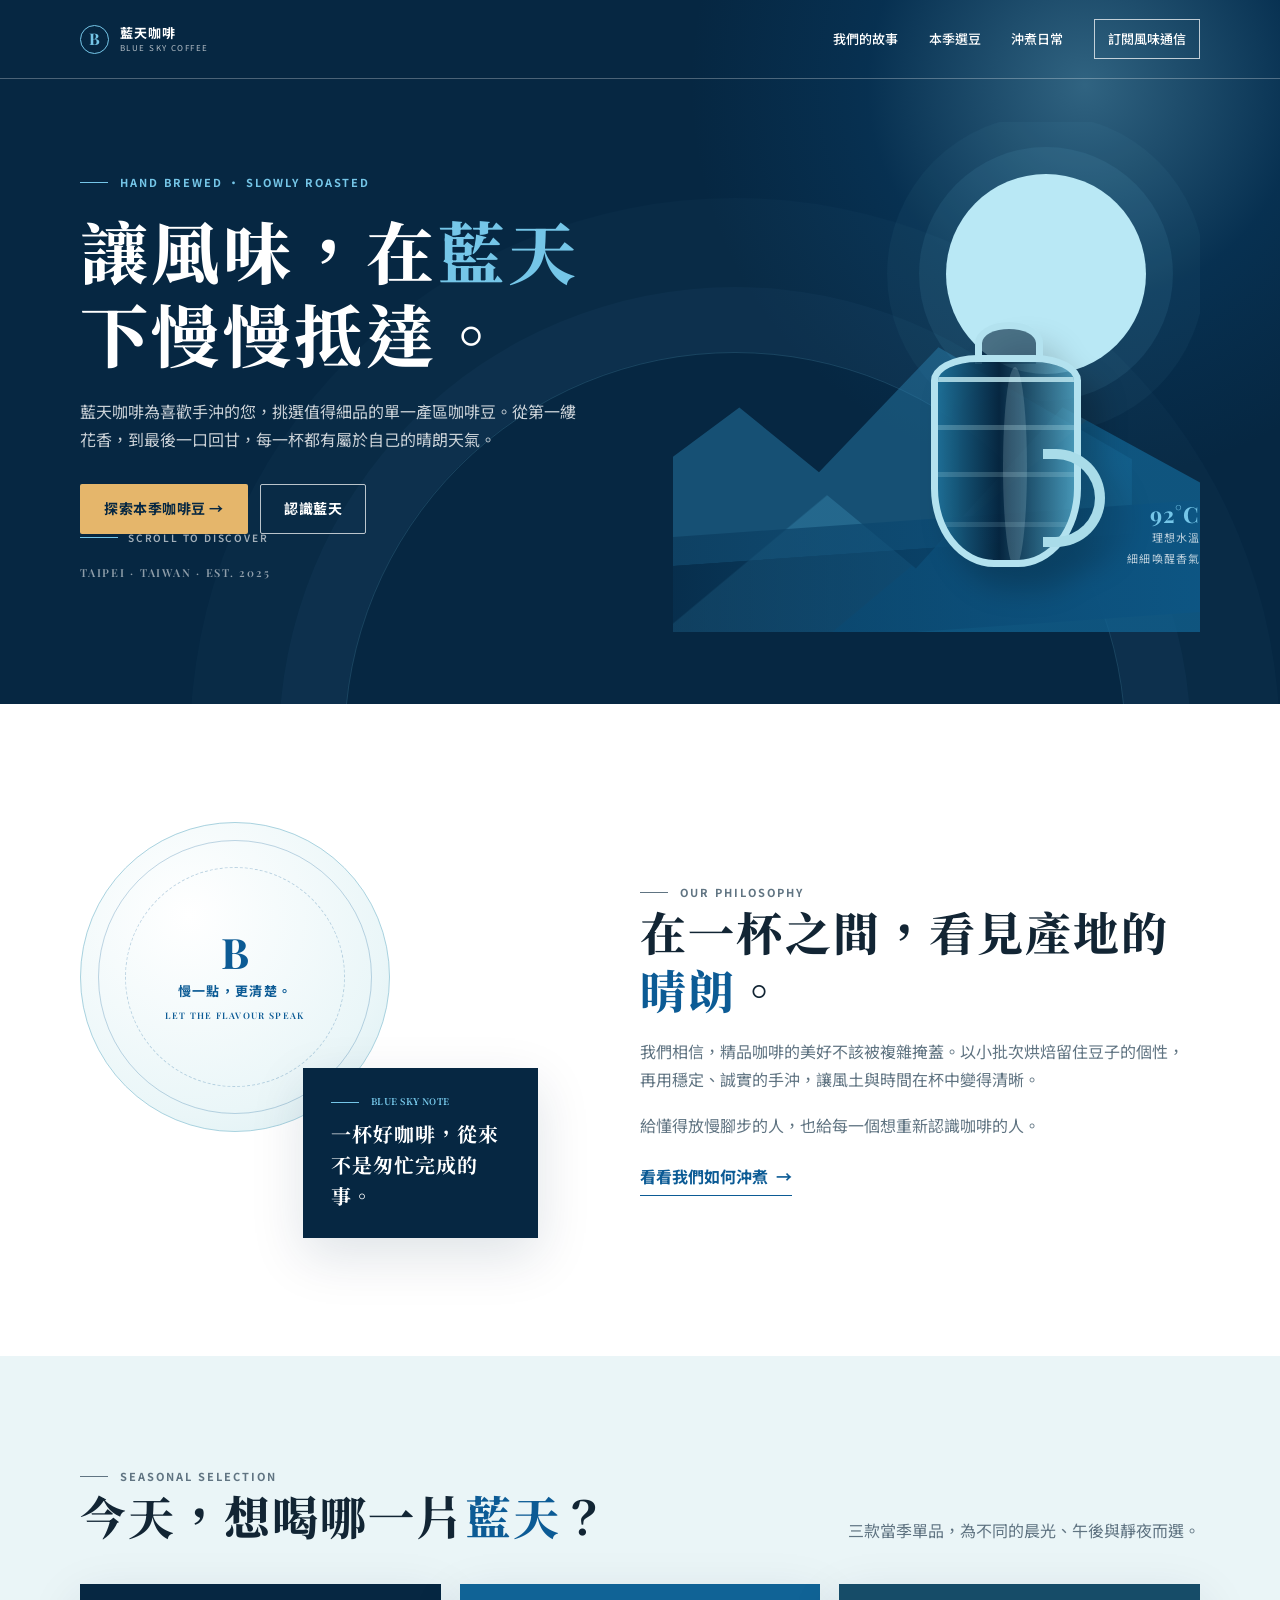
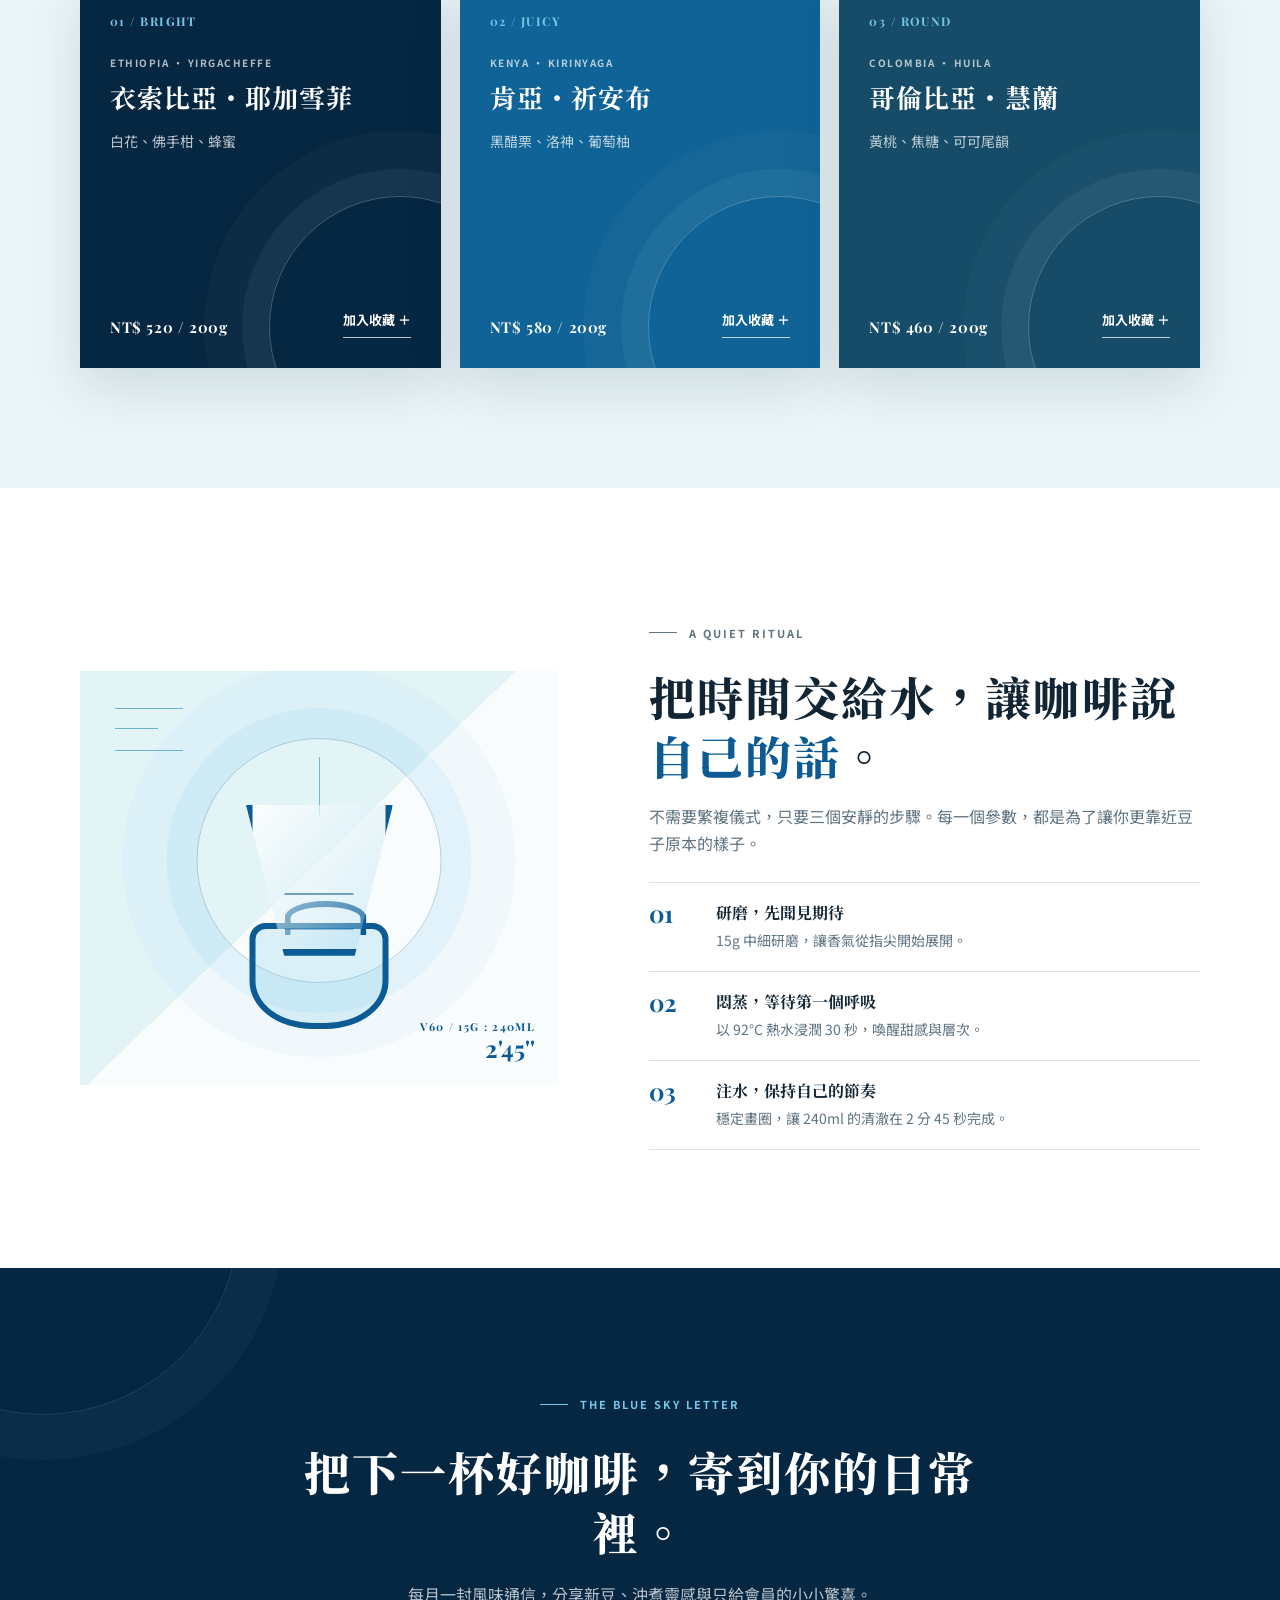
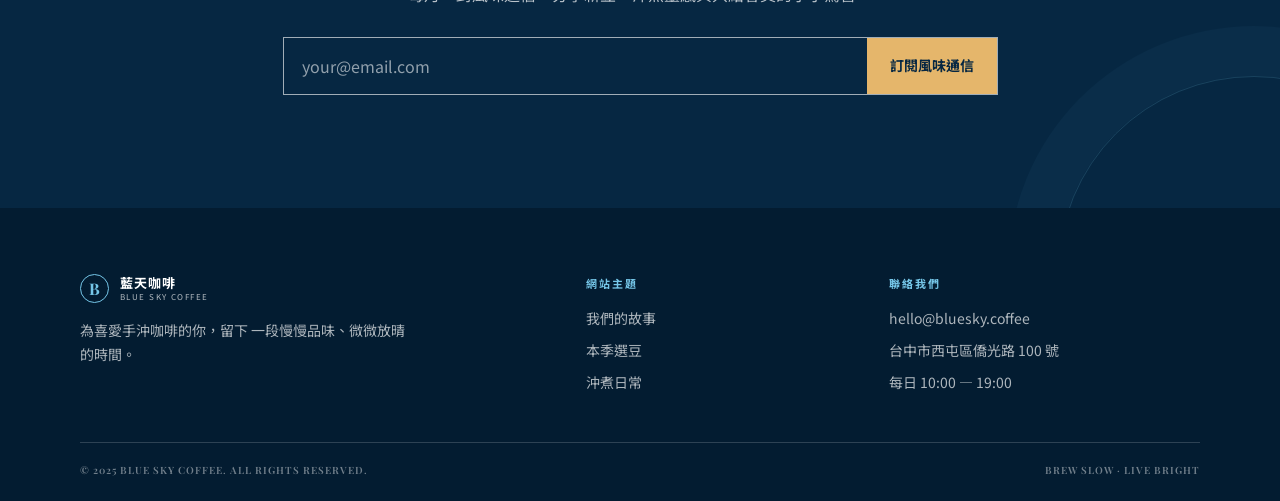
==== onepage/index.html @ 9badea56 "Initial commit" ====
<!doctype html>
<html lang="zh-Hant">
<head>
  <meta charset="UTF-8">
  <meta name="viewport" content="width=device-width, initial-scale=1.0">
  <meta name="description" content="藍天咖啡，為手沖咖啡愛好者挑選當季精品咖啡豆，讓每一杯都清澈、明亮、值得細品。">
  <title>藍天咖啡｜讓風味，慢慢抵達</title>
  <link rel="preconnect" href="https://fonts.googleapis.com">
  <link rel="preconnect" href="https://fonts.gstatic.com" crossorigin>
  <link href="https://fonts.googleapis.com/css2?family=Noto+Sans+TC:wght@400;500;600;700&family=Noto+Serif+TC:wght@600;700;800;900&family=Playfair+Display:wght@600;700&display=swap" rel="stylesheet">
  <style>
    :root {
      --navy: #062742;
      --blue: #0c5b95;
      --sky: #75c6e8;
      --mist: #eaf5f7;
      --cream: #fbfaf6;
      --ink: #122534;
      --muted: #607482;
      --line: #d7e4e8;
      --sand: #e5b66b;
      --shadow: 0 18px 50px rgba(6, 39, 66, .13);
    }

    * { box-sizing: border-box; }
    html { scroll-behavior: smooth; }
    body {
      margin: 0;
      color: var(--ink);
      background: var(--cream);
      font: 16px/1.7 "Noto Sans TC", sans-serif;
      -webkit-font-smoothing: antialiased;
    }
    a { color: inherit; text-decoration: none; }
    button, input { font: inherit; }
    button { cursor: pointer; }
    .wrap { width: min(1120px, calc(100% - 48px)); margin: 0 auto; }
    .eyebrow {
      display: flex;
      align-items: center;
      gap: 12px;
      margin: 0 0 18px;
      color: var(--blue);
      font-size: 11px;
      font-weight: 700;
      letter-spacing: .18em;
    }
    .eyebrow::before { width: 28px; height: 1px; background: currentColor; content: ""; }
    .section-title {
      margin: 0;
      font: 800 clamp(30px, 4vw, 46px)/1.28 "Noto Serif TC", serif;
      letter-spacing: .045em;
    }
    .text-blue { color: var(--blue); }
    .button, .outline-link {
      display: inline-flex;
      min-height: 50px;
      align-items: center;
      justify-content: center;
      padding: 10px 23px;
      border: 1px solid transparent;
      border-radius: 2px;
      font-size: 14px;
      font-weight: 700;
      letter-spacing: .04em;
      transition: transform .25s ease, background-color .25s ease, color .25s ease, border-color .25s ease;
    }
    .button:hover, .outline-link:hover { transform: translateY(-2px); }
    .button--sand { color: var(--navy); background: var(--sand); }
    .button--sand:hover { background: #f1cb8b; }
    .button--dark { color: var(--navy); background: #fff; }
    .outline-link { border-color: rgba(255,255,255,.72); color: #fff; }
    .outline-link:hover { color: var(--navy); background: #fff; }
    :focus-visible { outline: 3px solid var(--sky); outline-offset: 4px; }

    /* Header & hero */
    .site-header { position: absolute; z-index: 20; top: 0; left: 0; width: 100%; border-bottom: 1px solid rgba(255,255,255,.28); }
    .nav { min-height: 78px; display: flex; align-items: center; justify-content: space-between; gap: 20px; }
    .brand { display: inline-flex; align-items: center; gap: 11px; color: #fff; }
    .brand-mark { width: 29px; height: 29px; display: grid; place-items: center; border: 1px solid var(--sky); border-radius: 50%; color: var(--sky); font: 700 16px/1 "Playfair Display", serif; }
    .brand-copy { display: grid; line-height: 1.05; }
    .brand-copy strong { font-size: 13px; letter-spacing: .08em; }
    .brand-copy small { margin-top: 4px; font-size: 8px; letter-spacing: .18em; opacity: .7; }
    .nav-links { display: flex; align-items: center; gap: clamp(16px, 2.4vw, 31px); }
    .nav-links a { position: relative; color: #fff; font-size: 13px; font-weight: 500; white-space: nowrap; }
    .nav-links a:not(.nav-cta)::after { position: absolute; right: 0; bottom: -5px; left: auto; width: 0; height: 1px; background: var(--sky); content: ""; transition: width .25s ease; }
    .nav-links a:not(.nav-cta):hover::after { right: auto; left: 0; width: 100%; }
    .nav-links .nav-cta { padding: 8px 13px; border: 1px solid rgba(255,255,255,.72); }
    .nav-links .nav-cta:hover { color: var(--navy); background: #fff; }
    .menu-toggle { display: none; width: 42px; height: 42px; border: 1px solid rgba(255,255,255,.7); color: #fff; background: transparent; font-size: 23px; line-height: 1; }

    .hero { position: relative; min-height: 704px; overflow: hidden; color: #fff; background: var(--navy); isolation: isolate; }
    .hero::before { position: absolute; z-index: -2; top: -320px; right: -210px; width: 810px; height: 810px; border-radius: 50%; background: radial-gradient(circle, rgba(117,198,232,.38), rgba(12,91,149,.18) 38%, transparent 69%); content: ""; }
    .hero::after { position: absolute; z-index: -1; right: 12%; bottom: -430px; width: 780px; height: 780px; border: 1px solid rgba(117,198,232,.18); border-radius: 50%; box-shadow: 0 0 0 65px rgba(117,198,232,.035), 0 0 0 154px rgba(117,198,232,.025); content: ""; }
    .hero-grid { min-height: 704px; display: grid; grid-template-columns: 1.02fr .98fr; gap: 45px; align-items: center; padding: 122px 0 72px; }
    .hero-copy { position: relative; z-index: 2; }
    .hero .eyebrow { color: var(--sky); }
    .hero h1 { max-width: 650px; margin: 0 0 23px; font: 800 clamp(42px, 5.5vw, 68px)/1.22 "Noto Serif TC", serif; letter-spacing: .05em; }
    .hero h1 span { color: var(--sky); }
    .hero-lede { max-width: 500px; margin: 0; color: rgba(255,255,255,.79); font-size: 16px; }
    .hero-actions { display: flex; flex-wrap: wrap; gap: 12px; margin-top: 31px; }
    .hero-note { margin: 31px 0 0; color: rgba(255,255,255,.55); font: 600 11px/1.5 "Playfair Display", serif; letter-spacing: .16em; }
    .scroll-cue { position: absolute; bottom: 35px; left: 0; display: flex; align-items: center; gap: 10px; color: rgba(255,255,255,.63); font-size: 10px; font-weight: 600; letter-spacing: .18em; }
    .scroll-cue::before { width: 38px; height: 1px; background: var(--sky); content: ""; }

    .hero-art { position: relative; align-self: stretch; min-height: 470px; overflow: hidden; }
    .hero-art .sun { position: absolute; top: 52px; right: 54px; width: clamp(138px, 18vw, 200px); aspect-ratio: 1; border-radius: 50%; background: #b9e8f5; box-shadow: 0 0 0 27px rgba(117,198,232,.09), 0 0 0 59px rgba(117,198,232,.045); }
    .mountain { position: absolute; right: -11%; bottom: 6px; width: 116%; height: 260px; transform: skewY(-9deg); transform-origin: right bottom; background: linear-gradient(146deg, transparent 0 27%, rgba(61,145,184,.36) 27.3% 48%, rgba(17,97,143,.77) 48.3%); clip-path: polygon(0 62%, 28% 20%, 44% 57%, 68% 4%, 100% 57%, 100% 100%, 0 100%); }
    .mountain--back { right: 13%; bottom: 98px; width: 108%; height: 220px; opacity: .46; transform: skewY(-4deg); background: #2a81ae; clip-path: polygon(0 84%, 31% 30%, 45% 62%, 66% 9%, 100% 66%, 100% 100%, 0 100%); }
    .horizon { position: absolute; right: -4%; bottom: 0; width: 116%; height: 112px; background: linear-gradient(90deg, rgba(7,45,75,.5), #0d5684); transform: skewY(-4deg); }
    .coffee-vessel { position: absolute; z-index: 4; right: 18%; bottom: 36px; width: 192px; height: 274px; filter: drop-shadow(18px 22px 14px rgba(0,0,0,.22)); }
    .vessel-neck { position: absolute; top: 0; left: 62px; width: 68px; height: 42px; border: 7px solid #b3e2ef; border-bottom: 0; border-radius: 50% 50% 0 0; background: rgba(6,39,66,.62); }
    .vessel-body { position: absolute; top: 33px; left: 18px; width: 150px; height: 212px; border: 7px solid #b3e2ef; border-radius: 31% 31% 42% 42% / 12% 12% 37% 37%; background: linear-gradient(90deg, rgba(30,112,151,.9), rgba(5,35,60,.9) 45%, rgba(83,167,198,.8)); overflow: hidden; }
    .vessel-body::before { position: absolute; top: 15px; left: 0; width: 100%; height: 5px; background: rgba(197,237,244,.8); box-shadow: 0 48px rgba(197,237,244,.25), 0 95px rgba(197,237,244,.18), 0 145px rgba(197,237,244,.13); content: ""; }
    .vessel-body::after { position: absolute; top: 5px; left: 48%; width: 24px; height: 200px; border-radius: 50%; background: rgba(218,247,251,.17); content: ""; }
    .vessel-handle { position: absolute; right: 0; bottom: 49px; width: 62px; height: 98px; border: 10px solid #a9dce9; border-left: 0; border-radius: 0 53px 53px 0; }
    .art-label { position: absolute; z-index: 5; right: 0; bottom: 64px; display: grid; gap: 3px; color: rgba(255,255,255,.73); font-size: 11px; letter-spacing: .1em; text-align: right; }
    .art-label strong { color: var(--sky); font: 700 22px/1 "Playfair Display", serif; }

    /* Story */
    .story { padding: 118px 0; background: #fff; }
    .story-grid { display: grid; grid-template-columns: .9fr 1.1fr; gap: clamp(45px, 8vw, 105px); align-items: center; }
    .story-visual { position: relative; min-height: 416px; }
    .seal { position: absolute; top: 0; left: 0; width: 310px; height: 310px; display: grid; place-items: center; border: 1px solid #a8d2df; border-radius: 50%; color: var(--blue); background: radial-gradient(circle at 35% 30%, #fff 0, #eaf6f8 68%, #d9edf1 100%); }
    .seal::before, .seal::after { position: absolute; border: 1px solid rgba(12,91,149,.25); border-radius: 50%; content: ""; }
    .seal::before { inset: 17px; }
    .seal::after { inset: 44px; border-style: dashed; }
    .seal-inner { position: relative; z-index: 1; display: grid; gap: 7px; text-align: center; }
    .seal-inner b { font: 700 42px/1 "Playfair Display", serif; }
    .seal-inner span { font-size: 13px; font-weight: 700; letter-spacing: .1em; }
    .seal-inner small { font: 600 9px/1.5 "Playfair Display", serif; letter-spacing: .15em; }
    .blue-note { position: absolute; right: 0; bottom: 0; width: 235px; padding: 27px 28px; color: #fff; background: var(--navy); box-shadow: var(--shadow); }
    .blue-note .eyebrow { margin-bottom: 9px; color: var(--sky); font-size: 9px; }
    .blue-note p { margin: 0; font: 700 20px/1.55 "Noto Serif TC", serif; letter-spacing: .05em; }
    .story-copy p { margin: 19px 0 0; color: var(--muted); }
    .inline-link { display: inline-flex; align-items: center; gap: 8px; margin-top: 24px; padding-bottom: 5px; border-bottom: 1px solid var(--blue); color: var(--blue); font-weight: 700; }
    .inline-link:hover { color: var(--navy); }

    /* Coffee collection */
    .coffee { padding: 111px 0 120px; background: var(--mist); }
    .section-heading { display: flex; align-items: end; justify-content: space-between; gap: 40px; margin-bottom: 39px; }
    .section-heading p { max-width: 370px; margin: 0; color: var(--muted); }
    .coffee-grid { display: grid; grid-template-columns: repeat(3, 1fr); gap: 19px; }
    .coffee-card { position: relative; min-height: 384px; display: flex; flex-direction: column; overflow: hidden; padding: 30px; color: #fff; background: var(--navy); box-shadow: var(--shadow); }
    .coffee-card:nth-child(2) { background: #106396; }
    .coffee-card:nth-child(3) { background: #164c68; }
    .coffee-card::after { position: absolute; right: -90px; bottom: -90px; width: 260px; height: 260px; border: 1px solid rgba(255,255,255,.24); border-radius: 50%; box-shadow: 0 0 0 27px rgba(255,255,255,.045), 0 0 0 65px rgba(255,255,255,.025); content: ""; }
    .card-top, .coffee-card h3, .flavour, .card-footer { position: relative; z-index: 1; }
    .card-top { color: var(--sky); font: 700 12px/1.3 "Playfair Display", serif; letter-spacing: .12em; }
    .origin { margin: 25px 0 8px; color: rgba(255,255,255,.69); font-size: 10px; font-weight: 700; letter-spacing: .15em; }
    .coffee-card h3 { margin: 0; font: 700 26px/1.38 "Noto Serif TC", serif; letter-spacing: .04em; }
    .flavour { margin: 15px 0 0; color: rgba(255,255,255,.73); font-size: 14px; }
    .card-footer { display: flex; align-items: end; justify-content: space-between; gap: 14px; margin-top: auto; }
    .price { font: 700 15px/1.3 "Playfair Display", serif; letter-spacing: .04em; }
    .save-coffee { padding: 0 0 5px; border: 0; border-bottom: 1px solid rgba(255,255,255,.72); color: #fff; background: transparent; font-size: 13px; font-weight: 700; white-space: nowrap; transition: color .2s, border-color .2s; }
    .save-coffee:hover { border-color: var(--sand); color: var(--sand); }

    /* Brew */
    .brew { padding: 118px 0; background: #fff; }
    .brew-grid { display: grid; grid-template-columns: .93fr 1.07fr; gap: clamp(42px, 8vw, 90px); align-items: center; }
    .brew-art { position: relative; height: 414px; overflow: hidden; background: linear-gradient(136deg, #e3f4f7 0 48%, #f8fcfc 48% 100%); }
    .brew-art::before { position: absolute; top: 37px; left: 35px; width: 68px; height: 41px; border-top: 1px solid #6cb4ce; border-bottom: 1px solid #6cb4ce; content: ""; }
    .brew-art::after { position: absolute; top: 57px; left: 35px; width: 43px; border-top: 1px solid #6cb4ce; content: ""; }
    .water-rings { position: absolute; top: 67px; left: 50%; width: 245px; height: 245px; border: 1px solid rgba(12,91,149,.27); border-radius: 50%; transform: translateX(-50%); box-shadow: 0 0 0 30px rgba(117,198,232,.12), 0 0 0 74px rgba(117,198,232,.065); }
    .water-rings::before { position: absolute; top: 18px; left: 50%; width: 1px; height: 58px; background: #6bb8d1; content: ""; transform: translateX(-50%); }
    .dripper { position: absolute; z-index: 2; top: 134px; left: 50%; width: 147px; height: 151px; border: 7px solid var(--blue); border-top: 0; background: linear-gradient(130deg, rgba(255,255,255,.85), rgba(117,198,232,.25)); clip-path: polygon(0 0, 100% 0, 74% 100%, 26% 100%); transform: translateX(-50%); }
    .dripper::after { position: absolute; right: 32px; bottom: 19px; left: 32px; height: 33px; border-top: 2px solid rgba(12,91,149,.55); border-bottom: 2px solid rgba(12,91,149,.35); content: ""; }
    .carafe { position: absolute; z-index: 1; bottom: 56px; left: 50%; width: 139px; height: 106px; border: 6px solid var(--blue); border-radius: 16px 16px 45% 45%; background: rgba(117,198,232,.23); transform: translateX(-50%); }
    .carafe::before { position: absolute; top: -28px; left: 29px; width: 70px; height: 28px; border: 6px solid var(--blue); border-bottom: 0; border-radius: 50% 50% 0 0; content: ""; }
    .brew-caption { position: absolute; right: 24px; bottom: 19px; color: var(--blue); text-align: right; }
    .brew-caption span { display: block; font: 700 11px/1.5 "Playfair Display", serif; letter-spacing: .12em; }
    .brew-caption strong { font: 700 24px/1.1 "Playfair Display", serif; }
    .brew-copy > p { margin: 18px 0 25px; color: var(--muted); }
    .brew-steps { border-top: 1px solid var(--line); }
    .brew-step { display: grid; grid-template-columns: 52px 1fr; gap: 15px; padding: 18px 0; border-bottom: 1px solid var(--line); }
    .step-number { color: var(--blue); font: 700 24px/1 "Playfair Display", serif; }
    .brew-step h3 { margin: 0; font: 700 16px/1.5 "Noto Serif TC", serif; }
    .brew-step p { margin: 4px 0 0; color: var(--muted); font-size: 14px; }

    /* Subscribe and footer */
    .visit { position: relative; overflow: hidden; padding: 108px 0 113px; color: #fff; text-align: center; background: var(--navy); }
    .visit::before, .visit::after { position: absolute; width: 390px; height: 390px; border: 1px solid rgba(117,198,232,.17); border-radius: 50%; content: ""; }
    .visit::before { top: -245px; left: -153px; box-shadow: 0 0 0 45px rgba(117,198,232,.035); }
    .visit::after { right: -170px; bottom: -260px; box-shadow: 0 0 0 50px rgba(117,198,232,.035); }
    .visit .wrap { position: relative; z-index: 1; max-width: 715px; }
    .visit .eyebrow { justify-content: center; color: var(--sky); }
    .visit h2 { margin: 0; font: 800 clamp(30px, 4vw, 46px)/1.3 "Noto Serif TC", serif; letter-spacing: .045em; }
    .visit p { max-width: 510px; margin: 19px auto 29px; color: rgba(255,255,255,.72); }
    .subscribe-form { display: flex; min-height: 58px; border: 1px solid rgba(255,255,255,.62); }
    .subscribe-form input { min-width: 0; flex: 1; padding: 0 18px; border: 0; color: #fff; outline: none; background: transparent; }
    .subscribe-form input::placeholder { color: rgba(255,255,255,.56); }
    .subscribe-form button { padding: 0 23px; border: 0; color: var(--navy); background: var(--sand); font-size: 14px; font-weight: 700; white-space: nowrap; transition: background .2s; }
    .subscribe-form button:hover { background: #f1cb8b; }
    .site-footer { padding: 66px 0 23px; color: rgba(255,255,255,.68); background: #031c31; }
    .footer-grid { display: grid; grid-template-columns: 1.45fr .8fr 1fr; gap: 55px; padding-bottom: 48px; }
    .footer-brand .brand { margin-bottom: 16px; }
    .footer-brand p { max-width: 330px; margin: 0; font-size: 14px; }
    .footer-title { margin: 0 0 14px; color: var(--sky); font-size: 11px; font-weight: 700; letter-spacing: .18em; }
    .footer-links { display: grid; gap: 8px; font-size: 14px; }
    .footer-links a:hover { color: var(--sky); }
    .footer-links address { font-style: normal; }
    .footer-bottom { display: flex; justify-content: space-between; gap: 20px; padding-top: 20px; border-top: 1px solid rgba(255,255,255,.17); color: rgba(255,255,255,.44); font: 600 10px/1.5 "Playfair Display", serif; letter-spacing: .1em; }

    .toast { position: fixed; z-index: 50; right: 22px; bottom: 22px; max-width: min(370px, calc(100vw - 44px)); padding: 14px 18px; border-left: 3px solid var(--sand); color: #fff; background: var(--navy); box-shadow: var(--shadow); font-size: 14px; opacity: 0; pointer-events: none; transform: translateY(12px); transition: opacity .25s ease, transform .25s ease; }
    .toast.show { opacity: 1; transform: translateY(0); }
    .reveal { opacity: 0; transform: translateY(18px); transition: opacity .65s ease, transform .65s ease; }
    .reveal.visible { opacity: 1; transform: translateY(0); }

    @media (max-width: 820px) {
      .menu-toggle { display: grid; place-items: center; }
      .nav { position: relative; }
      .nav-links { position: absolute; top: 78px; right: -24px; left: -24px; max-height: 0; display: grid; gap: 0; overflow: hidden; background: #05233c; transition: max-height .35s ease; }
      .nav-links.open { max-height: 300px; border-top: 1px solid rgba(255,255,255,.16); }
      .nav-links a { display: block; padding: 13px 24px; }
      .nav-links .nav-cta { margin: 5px 24px 15px; padding: 10px 13px; text-align: center; }
      .hero { min-height: 710px; }
      .hero-grid { min-height: 710px; grid-template-columns: 1fr; gap: 0; padding: 118px 0 43px; }
      .hero-art { min-height: 276px; margin-top: -9px; }
      .hero-art .sun { top: 19px; right: 20%; width: 130px; }
      .mountain { height: 180px; }
      .mountain--back { bottom: 69px; height: 150px; }
      .coffee-vessel { right: 17%; bottom: -12px; transform: scale(.72); transform-origin: bottom right; }
      .art-label { display: none; }
      .scroll-cue { display: none; }
      .story-grid, .brew-grid { grid-template-columns: 1fr; }
      .story-visual { max-width: 525px; width: 100%; min-height: 400px; }
      .coffee-grid { grid-template-columns: repeat(2, 1fr); }
      .coffee-card:nth-child(3) { grid-column: span 2; }
      .footer-grid { grid-template-columns: 1fr 1fr; }
      .footer-brand { grid-column: 1 / -1; }
    }
    @media (max-width: 560px) {
      .wrap { width: calc(100% - 34px); }
      .nav-links { right: -17px; left: -17px; }
      .hero { min-height: 680px; }
      .hero-grid { min-height: 680px; padding-top: 106px; }
      .hero h1 { font-size: 40px; }
      .hero-lede { font-size: 14px; }
      .hero-actions { gap: 9px; margin-top: 24px; }
      .hero-actions .button, .hero-actions .outline-link { min-height: 46px; padding: 8px 15px; font-size: 13px; }
      .hero-note { margin-top: 21px; }
      .hero-art { min-height: 219px; }
      .hero-art .sun { width: 92px; }
      .coffee-vessel { right: 5%; bottom: -48px; transform: scale(.57); }
      .story, .coffee, .brew { padding: 76px 0; }
      .seal { width: 245px; height: 245px; }
      .seal-inner b { font-size: 35px; }
      .story-visual { min-height: 347px; }
      .blue-note { width: 185px; padding: 20px; }
      .blue-note p { font-size: 16px; }
      .section-heading { display: block; margin-bottom: 28px; }
      .section-heading p { margin-top: 14px; font-size: 14px; }
      .coffee-grid { grid-template-columns: 1fr; }
      .coffee-card, .coffee-card:nth-child(3) { min-height: 330px; grid-column: auto; }
      .coffee-card { padding: 25px; }
      .brew-art { height: 310px; }
      .water-rings { top: 45px; width: 178px; height: 178px; box-shadow: 0 0 0 23px rgba(117,198,232,.12), 0 0 0 53px rgba(117,198,232,.065); }
      .dripper { top: 95px; transform: translateX(-50%) scale(.75); }
      .carafe { bottom: 37px; transform: translateX(-50%) scale(.75); }
      .visit { padding: 76px 0; }
      .subscribe-form { display: grid; gap: 0; border: 0; }
      .subscribe-form input { min-height: 54px; border: 1px solid rgba(255,255,255,.62); }
      .subscribe-form button { min-height: 54px; margin-top: 10px; }
      .footer-grid { grid-template-columns: 1fr; gap: 33px; }
      .footer-brand { grid-column: auto; }
      .footer-bottom { display: grid; gap: 8px; }
    }
    @media (prefers-reduced-motion: reduce) {
      html { scroll-behavior: auto; }
      *, *::before, *::after { transition-duration: .01ms !important; animation-duration: .01ms !important; animation-iteration-count: 1 !important; }
      .reveal { opacity: 1; transform: none; }
    }
  </style>
</head>
<body>
  <header class="site-header" id="top">
    <nav class="nav wrap" aria-label="主要導覽">
      <a class="brand" href="#top" aria-label="回到藍天咖啡首頁">
        <span class="brand-mark" aria-hidden="true">B</span>
        <span class="brand-copy"><strong>藍天咖啡</strong><small>BLUE SKY COFFEE</small></span>
      </a>
      <button class="menu-toggle" type="button" aria-controls="navLinks" aria-expanded="false" aria-label="開啟導覽選單">☰</button>
      <div class="nav-links" id="navLinks">
        <a href="#story">我們的故事</a>
        <a href="#coffee">本季選豆</a>
        <a href="#brew">沖煮日常</a>
        <a class="nav-cta" href="#visit">訂閱風味通信</a>
      </div>
    </nav>
  </header>

  <main>
    <section class="hero" aria-labelledby="heroTitle">
      <div class="wrap hero-grid">
        <div class="hero-copy">
          <p class="eyebrow">HAND BREWED · SLOWLY ROASTED</p>
          <h1 id="heroTitle">讓風味，在<span>藍天</span>下慢慢抵達。</h1>
          <p class="hero-lede">藍天咖啡為喜歡手沖的您，挑選值得細品的單一產區咖啡豆。從第一縷花香，到最後一口回甘，每一杯都有屬於自己的晴朗天氣。</p>
          <div class="hero-actions">
            <a class="button button--sand" href="#coffee">探索本季咖啡豆 →</a>
            <a class="outline-link" href="#story">認識藍天</a>
          </div>
          <p class="hero-note">TAIPEI · TAIWAN · EST. 2025</p>
          <span class="scroll-cue">SCROLL TO DISCOVER</span>
        </div>
        <div class="hero-art" aria-hidden="true">
          <div class="sun"></div>
          <div class="mountain mountain--back"></div>
          <div class="mountain"></div>
          <div class="horizon"></div>
          <div class="coffee-vessel"><div class="vessel-neck"></div><div class="vessel-body"></div><div class="vessel-handle"></div></div>
          <div class="art-label"><strong>92°C</strong><span>理想水溫</span><span>細細喚醒香氣</span></div>
        </div>
      </div>
    </section>

    <section class="story" id="story" aria-labelledby="storyTitle">
      <div class="wrap story-grid">
        <div class="story-visual reveal" aria-hidden="true">
          <div class="seal"><div class="seal-inner"><b>B</b><span>慢一點，更清楚。</span><small>LET THE FLAVOUR SPEAK</small></div></div>
          <aside class="blue-note"><p class="eyebrow">BLUE SKY NOTE</p><p>一杯好咖啡，從來不是匆忙完成的事。</p></aside>
        </div>
        <div class="story-copy reveal">
          <p class="eyebrow">OUR PHILOSOPHY</p>
          <h2 class="section-title" id="storyTitle">在一杯之間，看見產地的<span class="text-blue">晴朗</span>。</h2>
          <p>我們相信，精品咖啡的美好不該被複雜掩蓋。以小批次烘焙留住豆子的個性，再用穩定、誠實的手沖，讓風土與時間在杯中變得清晰。</p>
          <p>給懂得放慢腳步的人，也給每一個想重新認識咖啡的人。</p>
          <a class="inline-link" href="#brew">看看我們如何沖煮 <span aria-hidden="true">→</span></a>
        </div>
      </div>
    </section>

    <section class="coffee" id="coffee" aria-labelledby="coffeeTitle">
      <div class="wrap">
        <div class="section-heading reveal">
          <div><p class="eyebrow">SEASONAL SELECTION</p><h2 class="section-title" id="coffeeTitle">今天，想喝哪一片<span class="text-blue">藍天</span>？</h2></div>
          <p>三款當季單品，為不同的晨光、午後與靜夜而選。</p>
        </div>
        <div class="coffee-grid">
          <article class="coffee-card reveal">
            <div class="card-top">01 / BRIGHT</div><p class="origin">ETHIOPIA · YIRGACHEFFE</p><h3>衣索比亞・耶加雪菲</h3><p class="flavour">白花、佛手柑、蜂蜜</p>
            <div class="card-footer"><span class="price">NT$ 520 / 200g</span><button class="save-coffee" type="button" data-coffee="衣索比亞・耶加雪菲">加入收藏 ＋</button></div>
          </article>
          <article class="coffee-card reveal">
            <div class="card-top">02 / JUICY</div><p class="origin">KENYA · KIRINYAGA</p><h3>肯亞・祈安布</h3><p class="flavour">黑醋栗、洛神、葡萄柚</p>
            <div class="card-footer"><span class="price">NT$ 580 / 200g</span><button class="save-coffee" type="button" data-coffee="肯亞・祈安布">加入收藏 ＋</button></div>
          </article>
          <article class="coffee-card reveal">
            <div class="card-top">03 / ROUND</div><p class="origin">COLOMBIA · HUILA</p><h3>哥倫比亞・慧蘭</h3><p class="flavour">黃桃、焦糖、可可尾韻</p>
            <div class="card-footer"><span class="price">NT$ 460 / 200g</span><button class="save-coffee" type="button" data-coffee="哥倫比亞・慧蘭">加入收藏 ＋</button></div>
          </article>
        </div>
      </div>
    </section>

    <section class="brew" id="brew" aria-labelledby="brewTitle">
      <div class="wrap brew-grid">
        <div class="brew-art reveal" aria-hidden="true"><div class="water-rings"></div><div class="dripper"></div><div class="carafe"></div><div class="brew-caption"><span>V60 / 15G : 240ML</span><strong>2'45''</strong></div></div>
        <div class="brew-copy reveal">
          <p class="eyebrow">A QUIET RITUAL</p>
          <h2 class="section-title" id="brewTitle">把時間交給水，讓咖啡說<span class="text-blue">自己的話</span>。</h2>
          <p>不需要繁複儀式，只要三個安靜的步驟。每一個參數，都是為了讓你更靠近豆子原本的樣子。</p>
          <div class="brew-steps">
            <div class="brew-step"><span class="step-number">01</span><div><h3>研磨，先聞見期待</h3><p>15g 中細研磨，讓香氣從指尖開始展開。</p></div></div>
            <div class="brew-step"><span class="step-number">02</span><div><h3>悶蒸，等待第一個呼吸</h3><p>以 92°C 熱水浸潤 30 秒，喚醒甜感與層次。</p></div></div>
            <div class="brew-step"><span class="step-number">03</span><div><h3>注水，保持自己的節奏</h3><p>穩定畫圈，讓 240ml 的清澈在 2 分 45 秒完成。</p></div></div>
          </div>
        </div>
      </div>
    </section>

    <section class="visit" id="visit" aria-labelledby="visitTitle">
      <div class="wrap reveal">
        <p class="eyebrow">THE BLUE SKY LETTER</p>
        <h2 id="visitTitle">把下一杯好咖啡，寄到你的日常裡。</h2>
        <p>每月一封風味通信，分享新豆、沖煮靈感與只給會員的小小驚喜。</p>
        <form class="subscribe-form" id="subscribeForm">
          <input type="email" aria-label="電子郵件地址" placeholder="your@email.com" required>
          <button type="submit">訂閱風味通信</button>
        </form>
      </div>
    </section>
  </main>

  <footer class="site-footer">
    <div class="wrap footer-grid">
      <div class="footer-brand"><a class="brand" href="#top" aria-label="回到藍天咖啡首頁"><span class="brand-mark" aria-hidden="true">B</span><span class="brand-copy"><strong>藍天咖啡</strong><small>BLUE SKY COFFEE</small></span></a><p>為喜愛手沖咖啡的你，留下 一段慢慢品味、微微放晴的時間。</p></div>
      <div><p class="footer-title">網站主題</p><div class="footer-links"><a href="#story">我們的故事</a><a href="#coffee">本季選豆</a><a href="#brew">沖煮日常</a></div></div>
      <div><p class="footer-title">聯絡我們</p><div class="footer-links"><a href="mailto:hello@bluesky.coffee">hello@bluesky.coffee</a><address>台中市西屯區僑光路 100 號</address><span>每日 10:00 — 19:00</span></div></div>
    </div>
    <div class="wrap footer-bottom"><span>© 2025 BLUE SKY COFFEE. ALL RIGHTS RESERVED.</span><span>BREW SLOW · LIVE BRIGHT</span></div>
  </footer>
  <div class="toast" role="status" aria-live="polite"></div>

  <script>
    (() => {
      const menuButton = document.querySelector('.menu-toggle');
      const navLinks = document.querySelector('.nav-links');
      const toast = document.querySelector('.toast');
      let toastTimer;

      const closeMenu = () => {
        navLinks.classList.remove('open');
        menuButton.setAttribute('aria-expanded', 'false');
        menuButton.setAttribute('aria-label', '開啟導覽選單');
        menuButton.textContent = '☰';
      };
      menuButton.addEventListener('click', () => {
        const opening = !navLinks.classList.contains('open');
        navLinks.classList.toggle('open', opening);
        menuButton.setAttribute('aria-expanded', String(opening));
        menuButton.setAttribute('aria-label', opening ? '關閉導覽選單' : '開啟導覽選單');
        menuButton.textContent = opening ? '×' : '☰';
      });
      navLinks.querySelectorAll('a').forEach(link => link.addEventListener('click', closeMenu));

      const showToast = message => {
        clearTimeout(toastTimer);
        toast.textContent = message;
        toast.classList.add('show');
        toastTimer = setTimeout(() => toast.classList.remove('show'), 2600);
      };
      document.querySelectorAll('[data-coffee]').forEach(button => {
        button.addEventListener('click', () => showToast(`已將「${button.dataset.coffee}」加入你的收藏。`));
      });
      document.querySelector('#subscribeForm').addEventListener('submit', event => {
        event.preventDefault();
        event.currentTarget.reset();
        showToast('謝謝訂閱，下一封晴朗的風味通信即將寄出。');
      });

      const revealItems = document.querySelectorAll('.reveal');
      const reducedMotion = window.matchMedia('(prefers-reduced-motion: reduce)').matches;
      if (!('IntersectionObserver' in window) || reducedMotion) {
        revealItems.forEach(item => item.classList.add('visible'));
      } else {
        const observer = new IntersectionObserver(entries => {
          entries.forEach(entry => {
            if (entry.isIntersecting) {
              entry.target.classList.add('visible');
              observer.unobserve(entry.target);
            }
          });
        }, { threshold: .12 });
        revealItems.forEach(item => observer.observe(item));
      }
    })();
  </script>
</body>
</html>
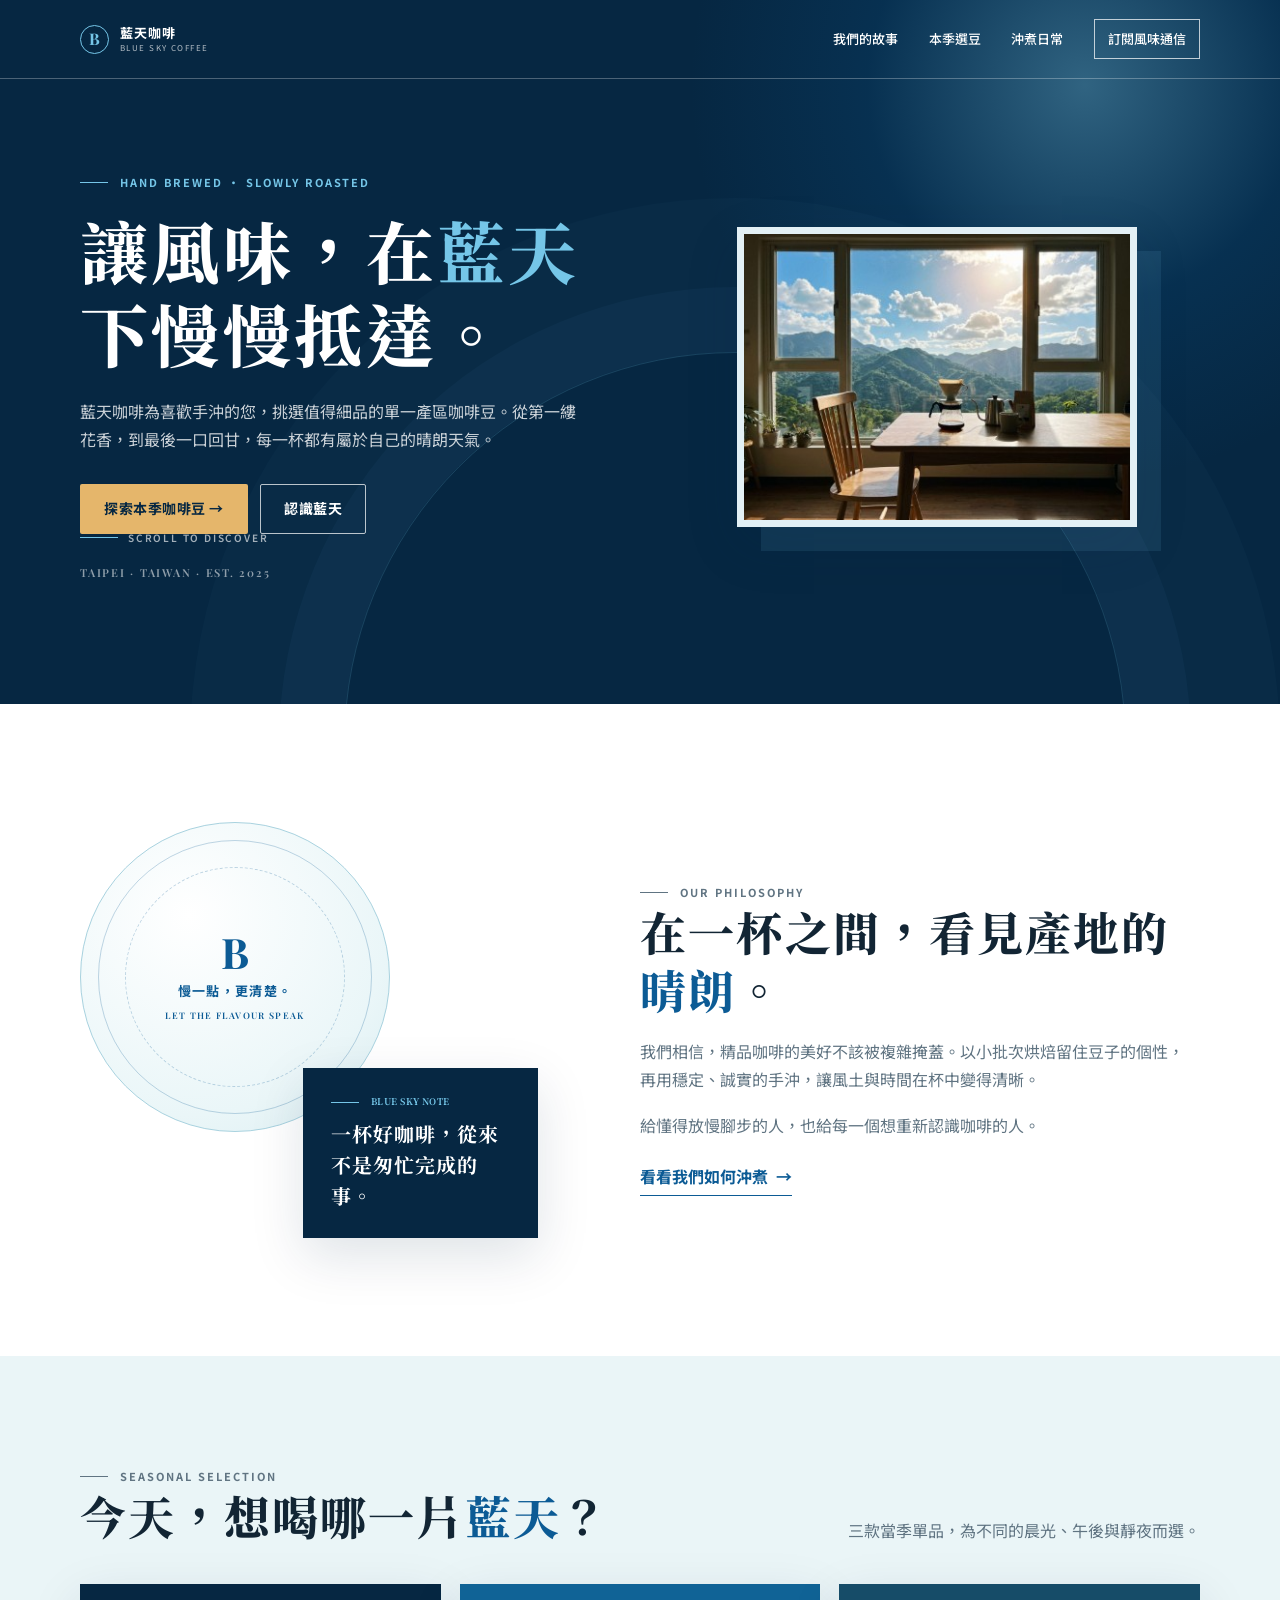
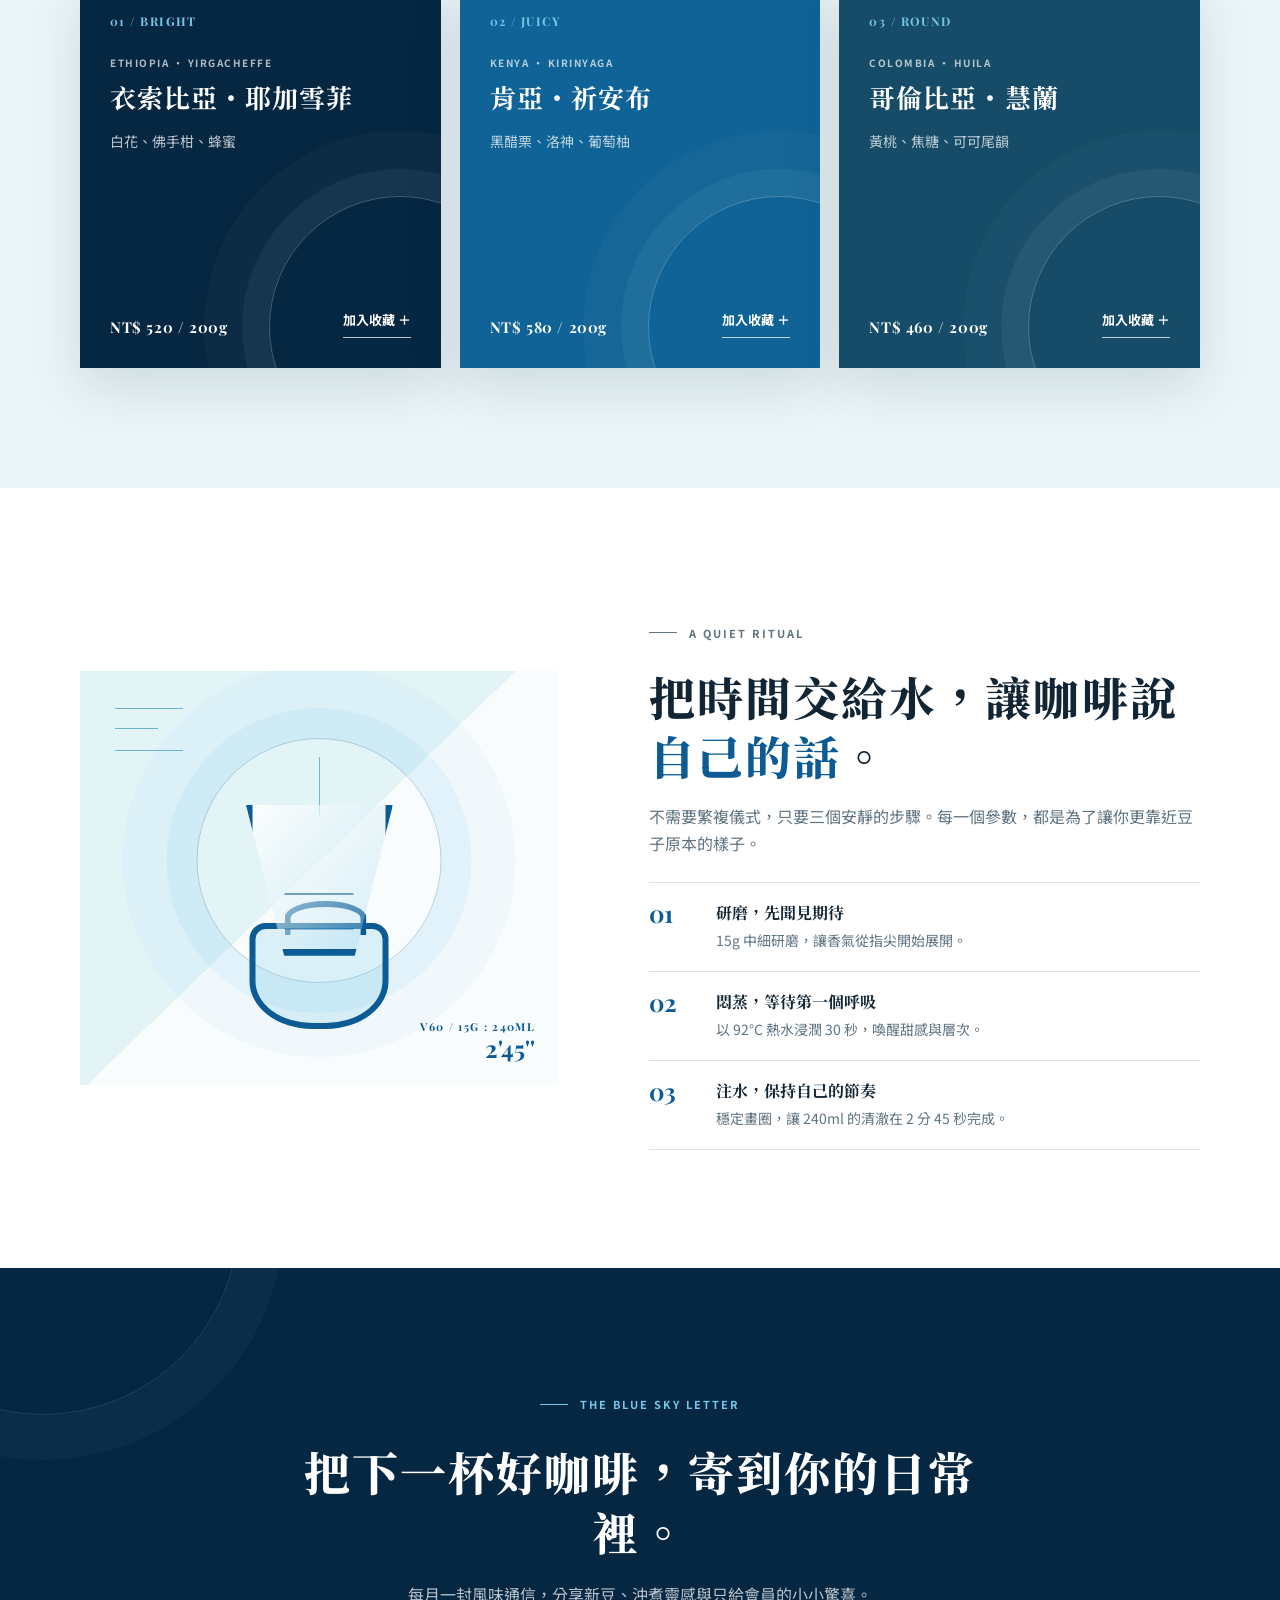
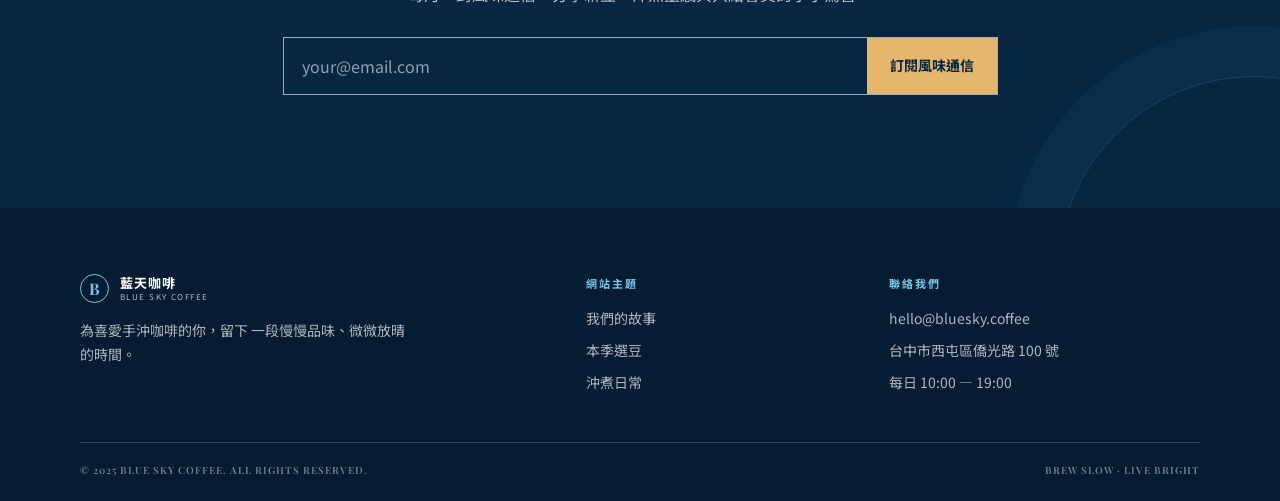
==== commit fce14553: "Refactor code structure for improved readability and maintainability" ====
--- a/onepage/index.html
+++ b/onepage/index.html
@@ -103,19 +103,22 @@
     .scroll-cue { position: absolute; bottom: 35px; left: 0; display: flex; align-items: center; gap: 10px; color: rgba(255,255,255,.63); font-size: 10px; font-weight: 600; letter-spacing: .18em; }
     .scroll-cue::before { width: 38px; height: 1px; background: var(--sky); content: ""; }
 
-    .hero-art { position: relative; align-self: stretch; min-height: 470px; overflow: hidden; }
-    .hero-art .sun { position: absolute; top: 52px; right: 54px; width: clamp(138px, 18vw, 200px); aspect-ratio: 1; border-radius: 50%; background: #b9e8f5; box-shadow: 0 0 0 27px rgba(117,198,232,.09), 0 0 0 59px rgba(117,198,232,.045); }
-    .mountain { position: absolute; right: -11%; bottom: 6px; width: 116%; height: 260px; transform: skewY(-9deg); transform-origin: right bottom; background: linear-gradient(146deg, transparent 0 27%, rgba(61,145,184,.36) 27.3% 48%, rgba(17,97,143,.77) 48.3%); clip-path: polygon(0 62%, 28% 20%, 44% 57%, 68% 4%, 100% 57%, 100% 100%, 0 100%); }
-    .mountain--back { right: 13%; bottom: 98px; width: 108%; height: 220px; opacity: .46; transform: skewY(-4deg); background: #2a81ae; clip-path: polygon(0 84%, 31% 30%, 45% 62%, 66% 9%, 100% 66%, 100% 100%, 0 100%); }
-    .horizon { position: absolute; right: -4%; bottom: 0; width: 116%; height: 112px; background: linear-gradient(90deg, rgba(7,45,75,.5), #0d5684); transform: skewY(-4deg); }
-    .coffee-vessel { position: absolute; z-index: 4; right: 18%; bottom: 36px; width: 192px; height: 274px; filter: drop-shadow(18px 22px 14px rgba(0,0,0,.22)); }
-    .vessel-neck { position: absolute; top: 0; left: 62px; width: 68px; height: 42px; border: 7px solid #b3e2ef; border-bottom: 0; border-radius: 50% 50% 0 0; background: rgba(6,39,66,.62); }
-    .vessel-body { position: absolute; top: 33px; left: 18px; width: 150px; height: 212px; border: 7px solid #b3e2ef; border-radius: 31% 31% 42% 42% / 12% 12% 37% 37%; background: linear-gradient(90deg, rgba(30,112,151,.9), rgba(5,35,60,.9) 45%, rgba(83,167,198,.8)); overflow: hidden; }
-    .vessel-body::before { position: absolute; top: 15px; left: 0; width: 100%; height: 5px; background: rgba(197,237,244,.8); box-shadow: 0 48px rgba(197,237,244,.25), 0 95px rgba(197,237,244,.18), 0 145px rgba(197,237,244,.13); content: ""; }
-    .vessel-body::after { position: absolute; top: 5px; left: 48%; width: 24px; height: 200px; border-radius: 50%; background: rgba(218,247,251,.17); content: ""; }
-    .vessel-handle { position: absolute; right: 0; bottom: 49px; width: 62px; height: 98px; border: 10px solid #a9dce9; border-left: 0; border-radius: 0 53px 53px 0; }
-    .art-label { position: absolute; z-index: 5; right: 0; bottom: 64px; display: grid; gap: 3px; color: rgba(255,255,255,.73); font-size: 11px; letter-spacing: .1em; text-align: right; }
-    .art-label strong { color: var(--sky); font: 700 22px/1 "Playfair Display", serif; }
+    .hero-art { position: relative; align-self: stretch; min-height: 470px; overflow: visible; display: flex; align-items: center; justify-content: center; }
+    .hero-photo {
+      width: 400px;
+      height: 300px;
+      object-fit: cover;
+      object-position: center;
+      display: block;
+      box-shadow: 24px 24px 0 rgba(117, 198, 232, 0.1), var(--shadow);
+      border: 7px solid rgba(255,255,255,.12);
+      background: #dfeef4;
+    }
+    .hero-photo-wrap {
+      position: relative;
+      display: inline-block;
+      max-width: 100%;
+    }
 
     /* Story */
     .story { padding: 118px 0; background: #fff; }
@@ -303,13 +306,10 @@
           <p class="hero-note">TAIPEI · TAIWAN · EST. 2025</p>
           <span class="scroll-cue">SCROLL TO DISCOVER</span>
         </div>
-        <div class="hero-art" aria-hidden="true">
-          <div class="sun"></div>
-          <div class="mountain mountain--back"></div>
-          <div class="mountain"></div>
-          <div class="horizon"></div>
-          <div class="coffee-vessel"><div class="vessel-neck"></div><div class="vessel-body"></div><div class="vessel-handle"></div></div>
-          <div class="art-label"><strong>92°C</strong><span>理想水溫</span><span>細細喚醒香氣</span></div>
+        <div class="hero-art" aria-label="咖啡與藍天美景照片">
+          <div class="hero-photo-wrap">
+            <img class="hero-photo" src="images/hero.jpg" alt="窗邊咖啡桌與藍天風景" width="400" height="300">
+          </div>
         </div>
       </div>
     </section>
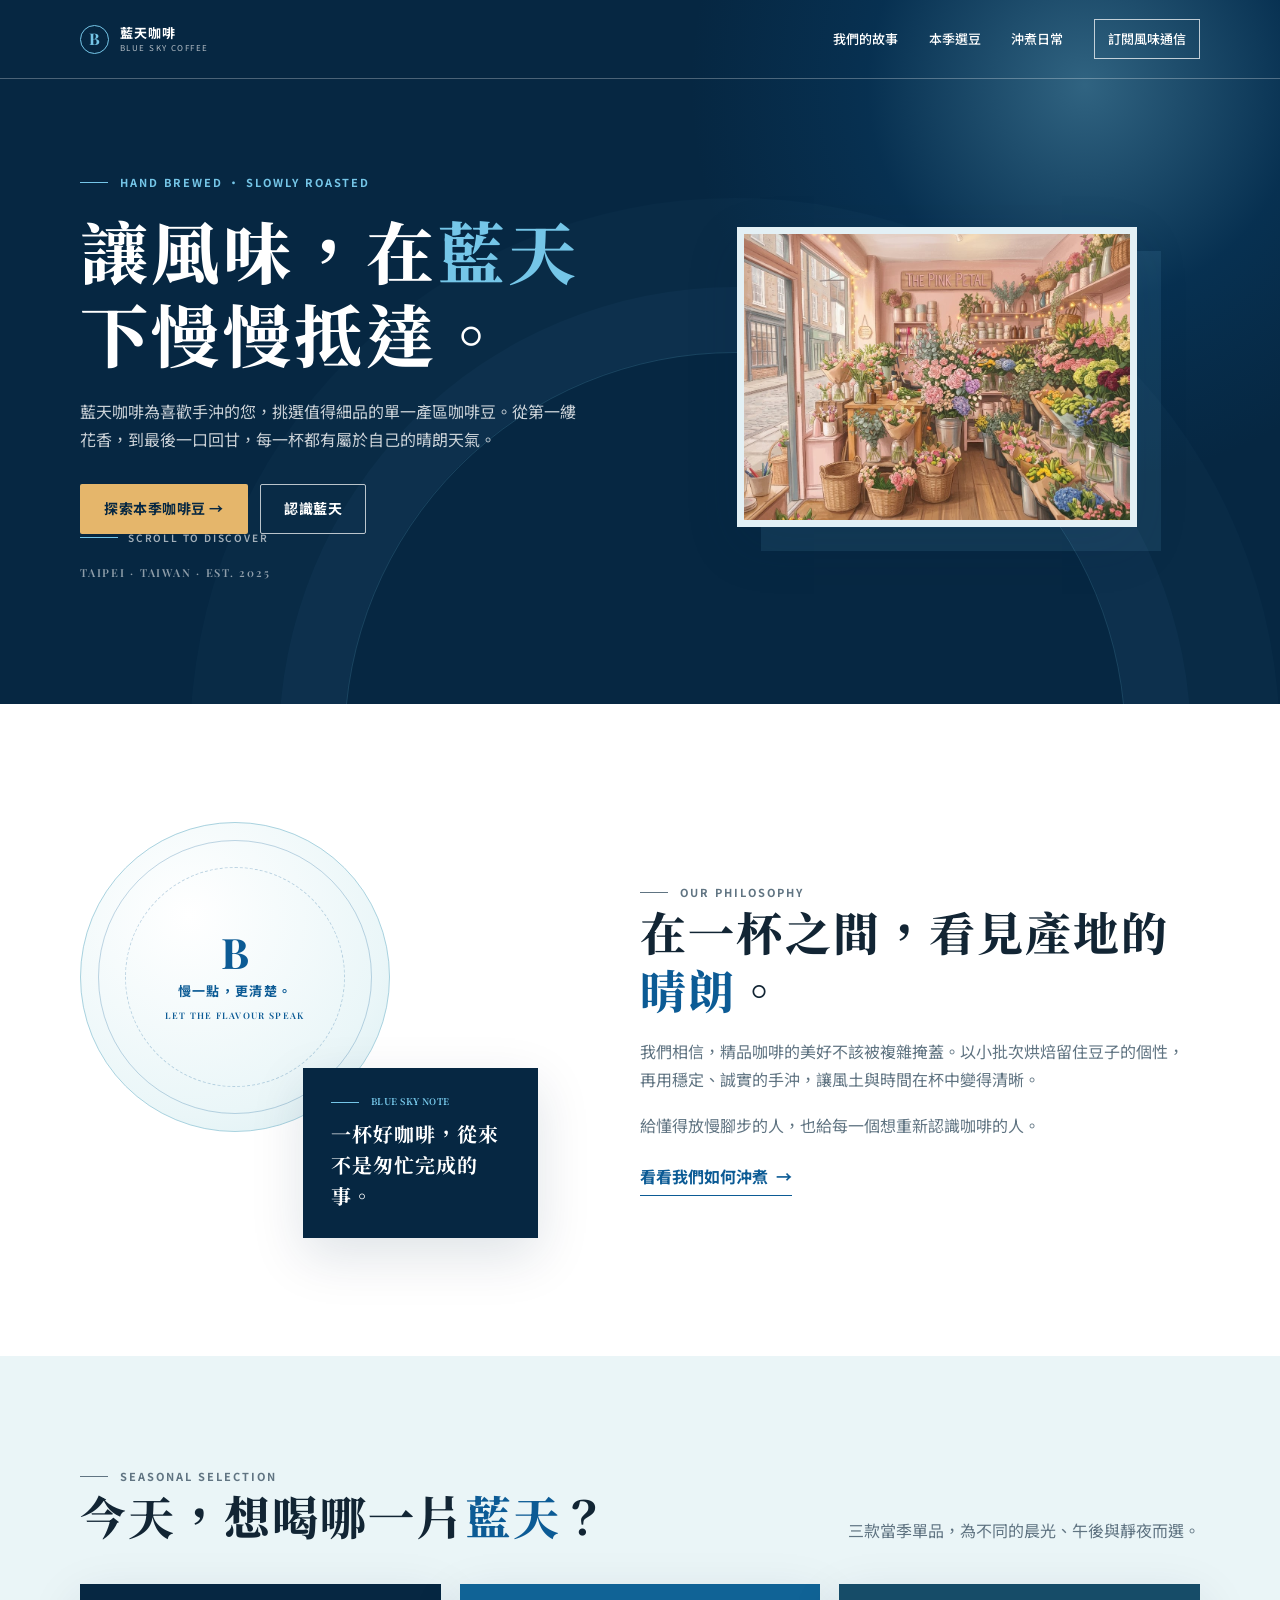
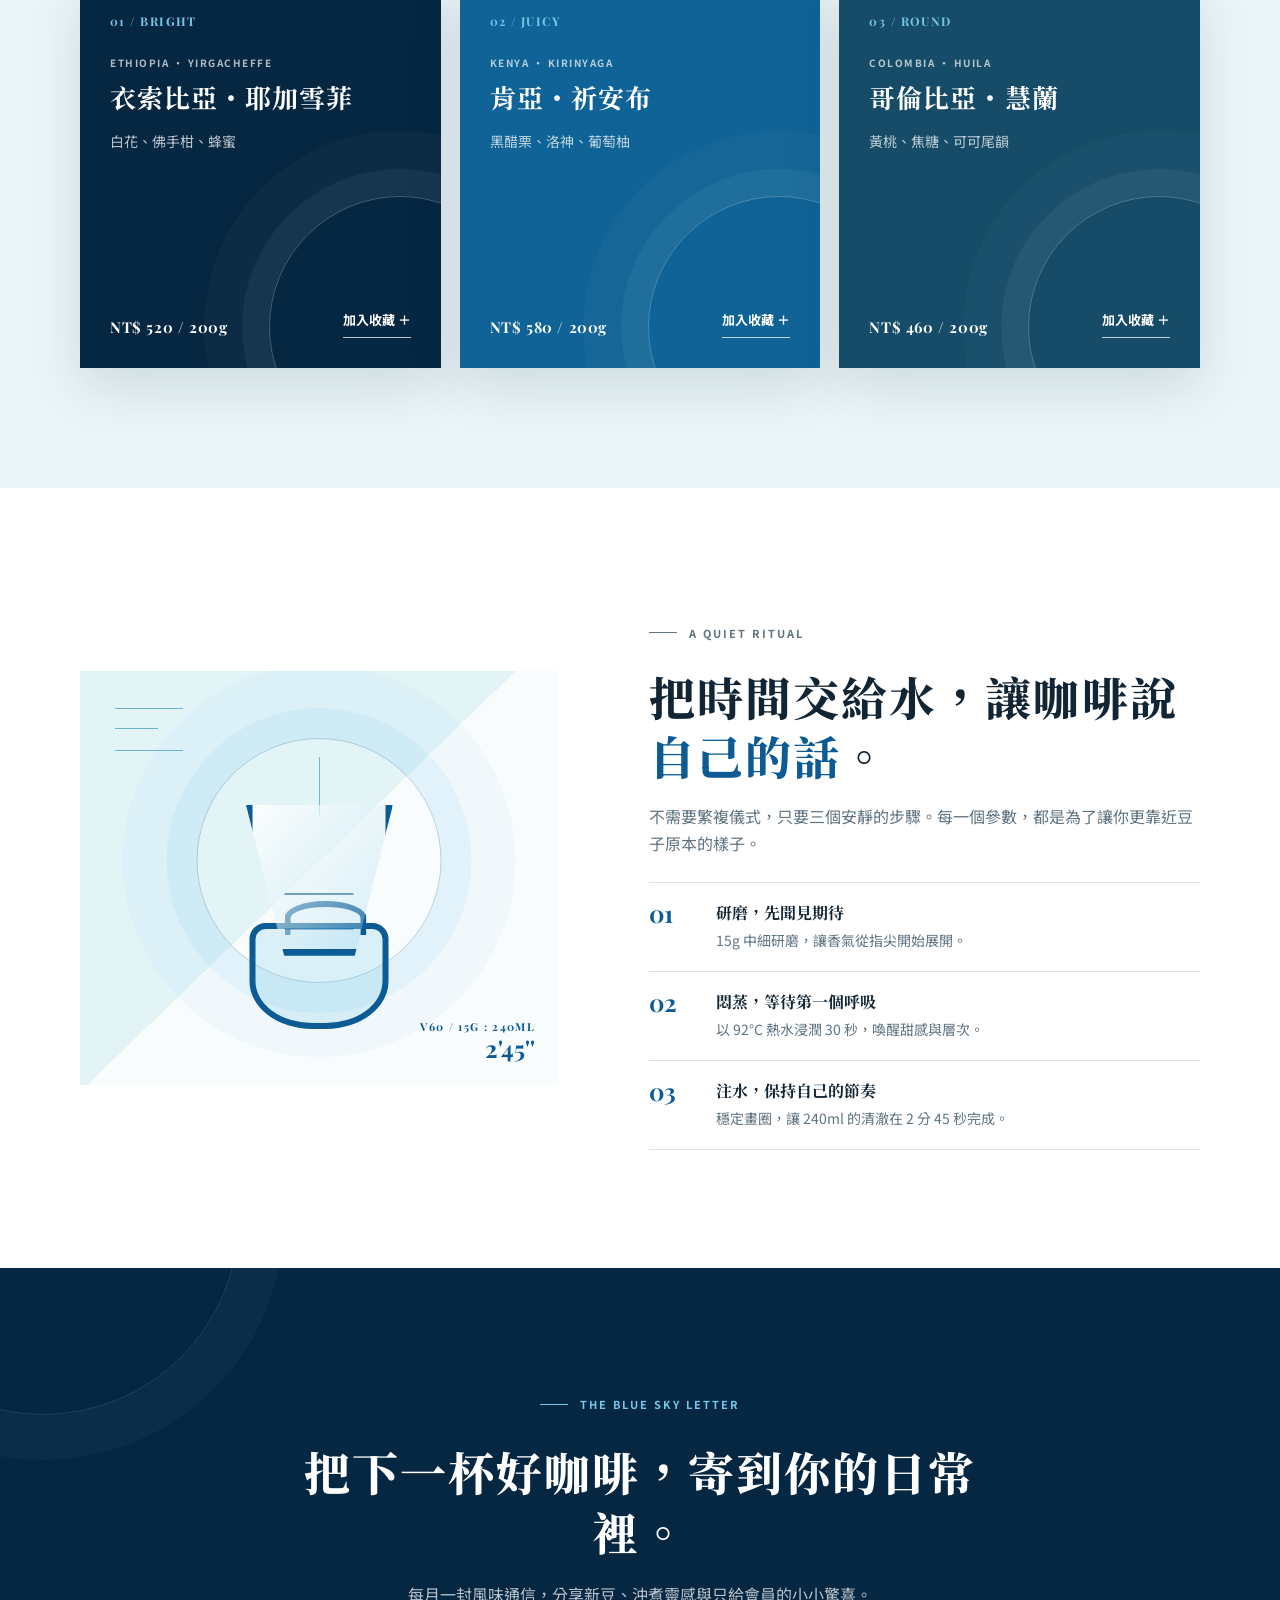
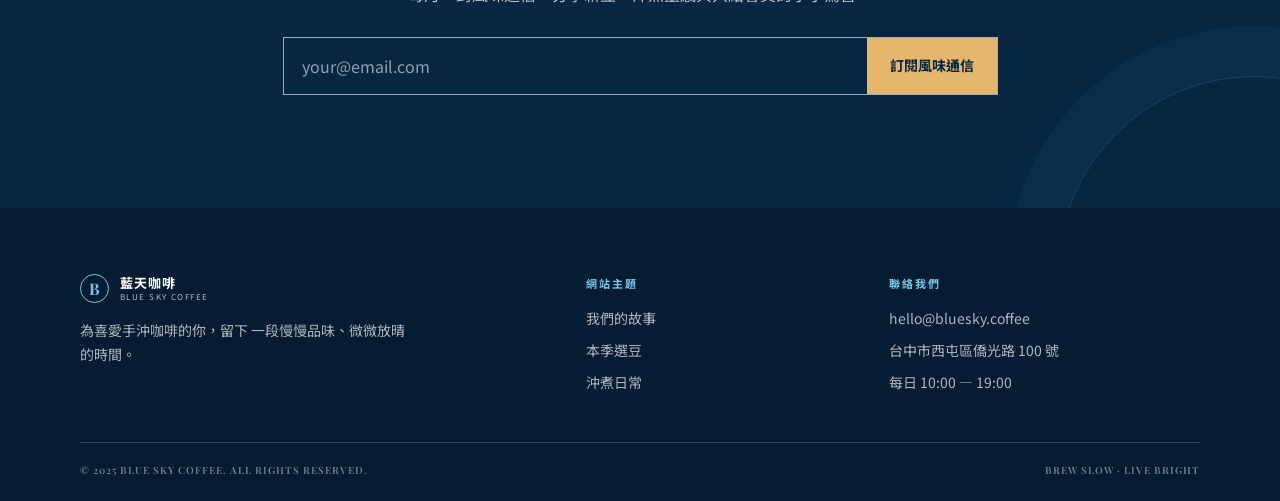
==== commit 684cb1ac: "更新 hero 圖片格式並調整樣式以改善響應式設計" ====
--- a/onepage/index.html
+++ b/onepage/index.html
@@ -103,10 +103,12 @@
     .scroll-cue { position: absolute; bottom: 35px; left: 0; display: flex; align-items: center; gap: 10px; color: rgba(255,255,255,.63); font-size: 10px; font-weight: 600; letter-spacing: .18em; }
     .scroll-cue::before { width: 38px; height: 1px; background: var(--sky); content: ""; }
 
-    .hero-art { position: relative; align-self: stretch; min-height: 470px; overflow: visible; display: flex; align-items: center; justify-content: center; }
+    .hero-art { position: relative; align-self: stretch; min-width: 0; min-height: 470px; overflow: visible; display: flex; align-items: center; justify-content: center; }
     .hero-photo {
-      width: 400px;
-      height: 300px;
+      width: 100%;
+      max-width: 400px;
+      aspect-ratio: 4 / 3;
+      height: auto;
       object-fit: cover;
       object-position: center;
       display: block;
@@ -117,6 +119,7 @@
     .hero-photo-wrap {
       position: relative;
       display: inline-block;
+      width: min(400px, 100%);
       max-width: 100%;
     }
 
@@ -124,7 +127,7 @@
     .story { padding: 118px 0; background: #fff; }
     .story-grid { display: grid; grid-template-columns: .9fr 1.1fr; gap: clamp(45px, 8vw, 105px); align-items: center; }
     .story-visual { position: relative; min-height: 416px; }
-    .seal { position: absolute; top: 0; left: 0; width: 310px; height: 310px; display: grid; place-items: center; border: 1px solid #a8d2df; border-radius: 50%; color: var(--blue); background: radial-gradient(circle at 35% 30%, #fff 0, #eaf6f8 68%, #d9edf1 100%); }
+    .seal { position: absolute; top: 0; left: 0; width: min(310px, 100%); aspect-ratio: 1; display: grid; place-items: center; border: 1px solid #a8d2df; border-radius: 50%; color: var(--blue); background: radial-gradient(circle at 35% 30%, #fff 0, #eaf6f8 68%, #d9edf1 100%); }
     .seal::before, .seal::after { position: absolute; border: 1px solid rgba(12,91,149,.25); border-radius: 50%; content: ""; }
     .seal::before { inset: 17px; }
     .seal::after { inset: 44px; border-style: dashed; }
@@ -246,7 +249,7 @@
       .hero-art .sun { width: 92px; }
       .coffee-vessel { right: 5%; bottom: -48px; transform: scale(.57); }
       .story, .coffee, .brew { padding: 76px 0; }
-      .seal { width: 245px; height: 245px; }
+      .seal { width: min(245px, 100%); }
       .seal-inner b { font-size: 35px; }
       .story-visual { min-height: 347px; }
       .blue-note { width: 185px; padding: 20px; }
@@ -308,7 +311,7 @@
         </div>
         <div class="hero-art" aria-label="咖啡與藍天美景照片">
           <div class="hero-photo-wrap">
-            <img class="hero-photo" src="images/hero.jpg" alt="窗邊咖啡桌與藍天風景" width="400" height="300">
+            <img class="hero-photo" src="images/hero.jfif" alt="窗邊咖啡桌與藍天風景" width="400" height="300">
           </div>
         </div>
       </div>
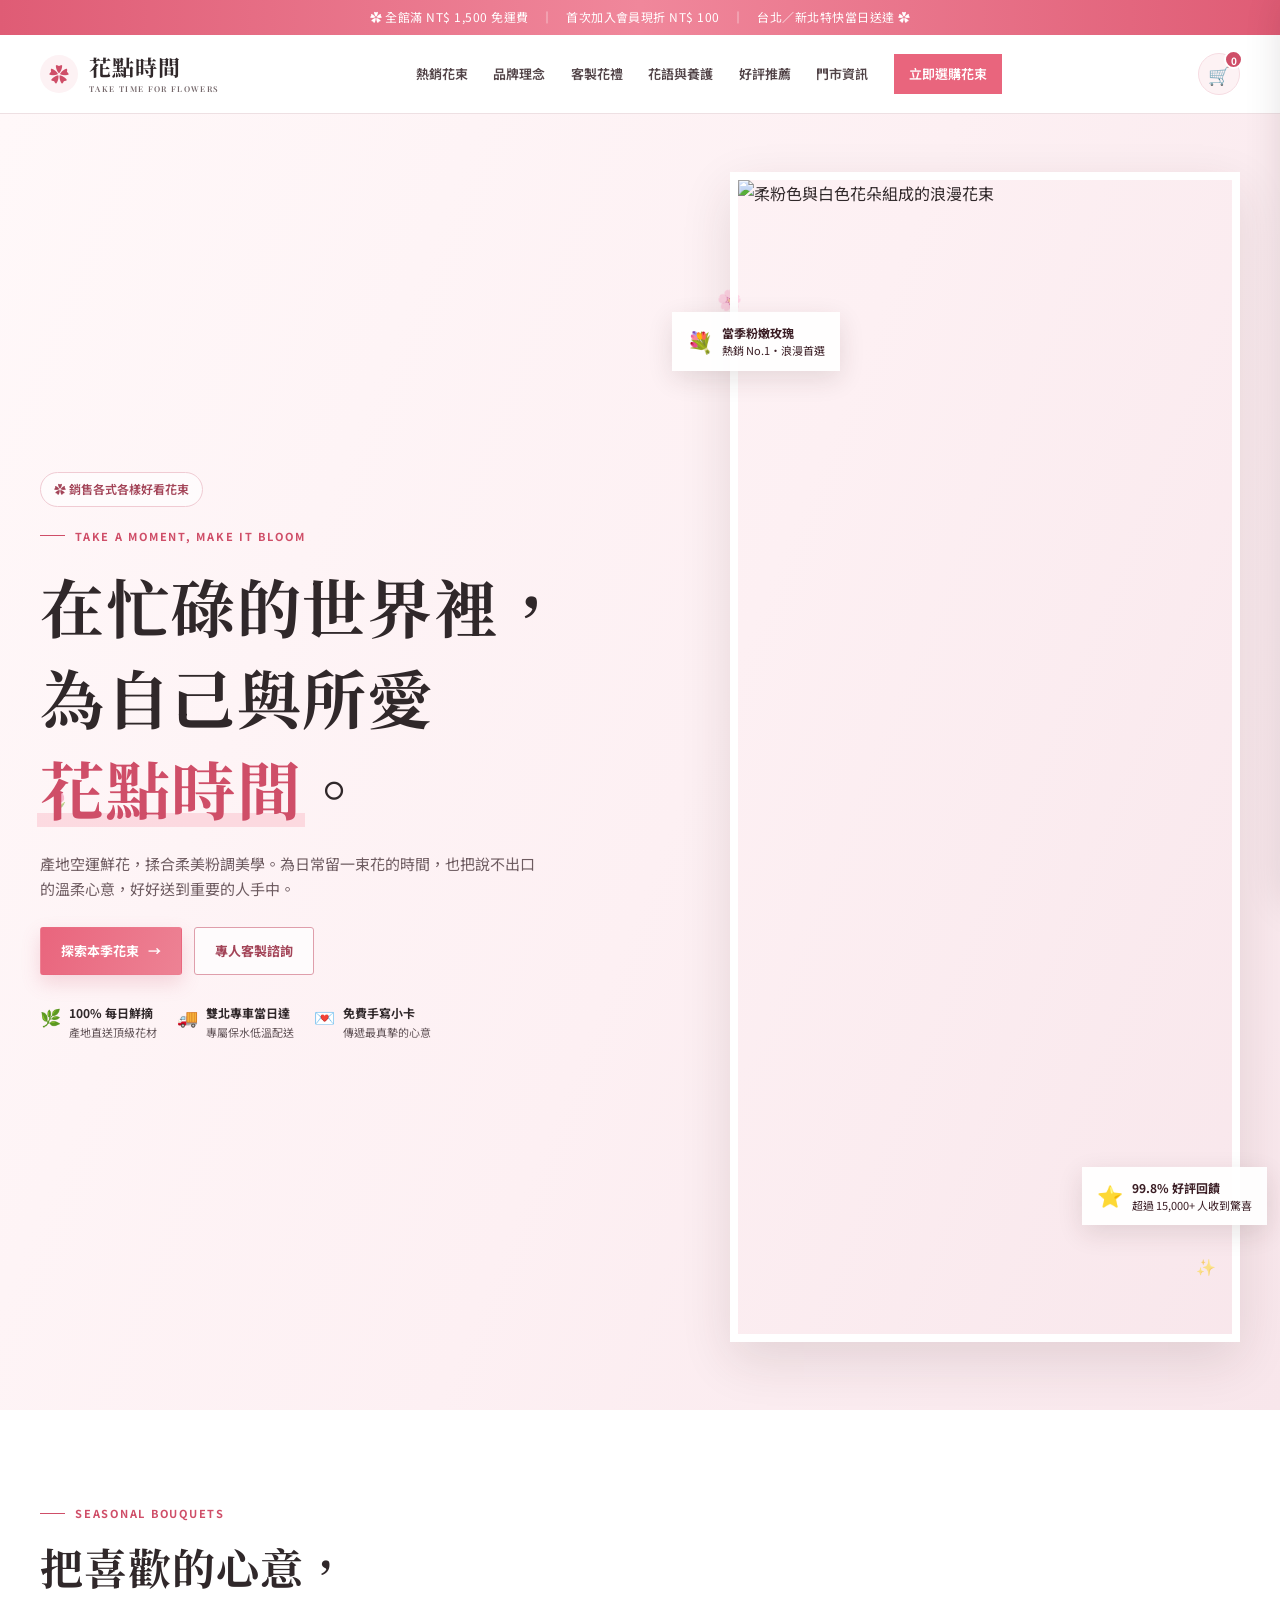
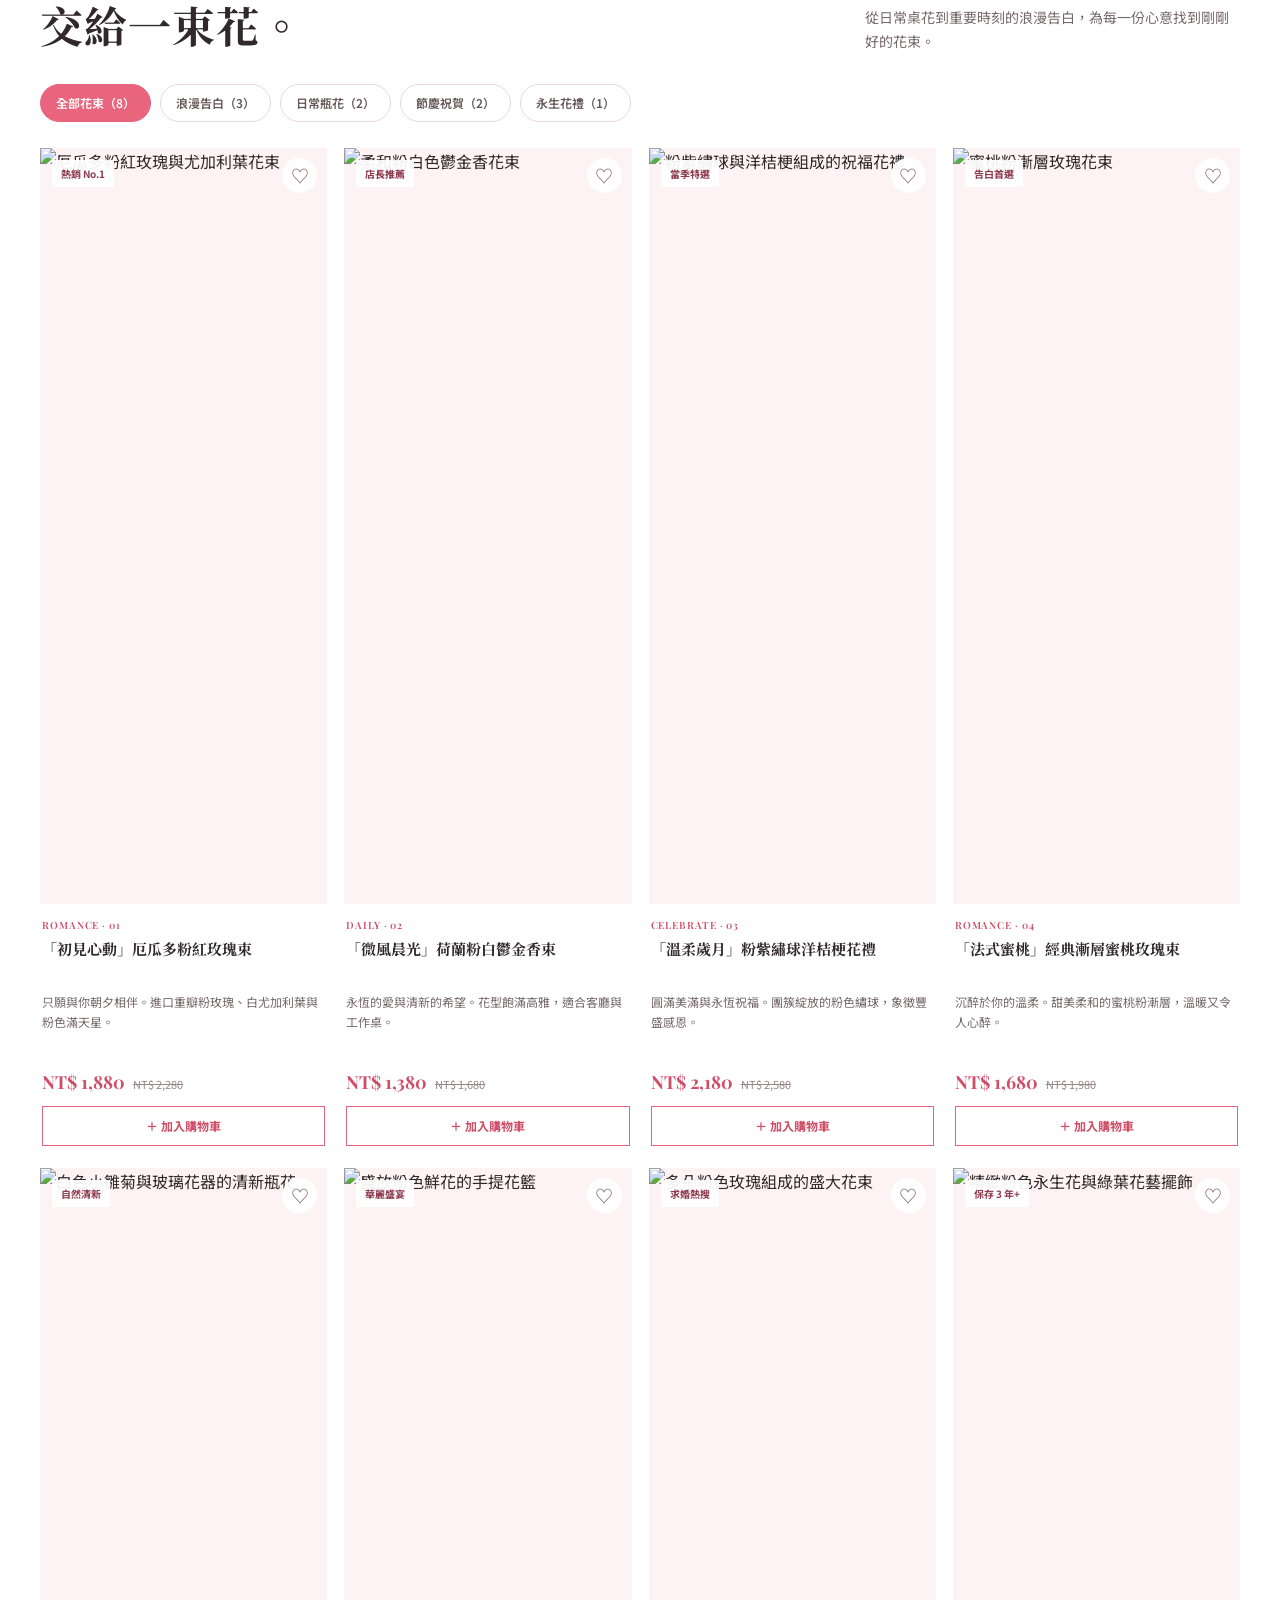
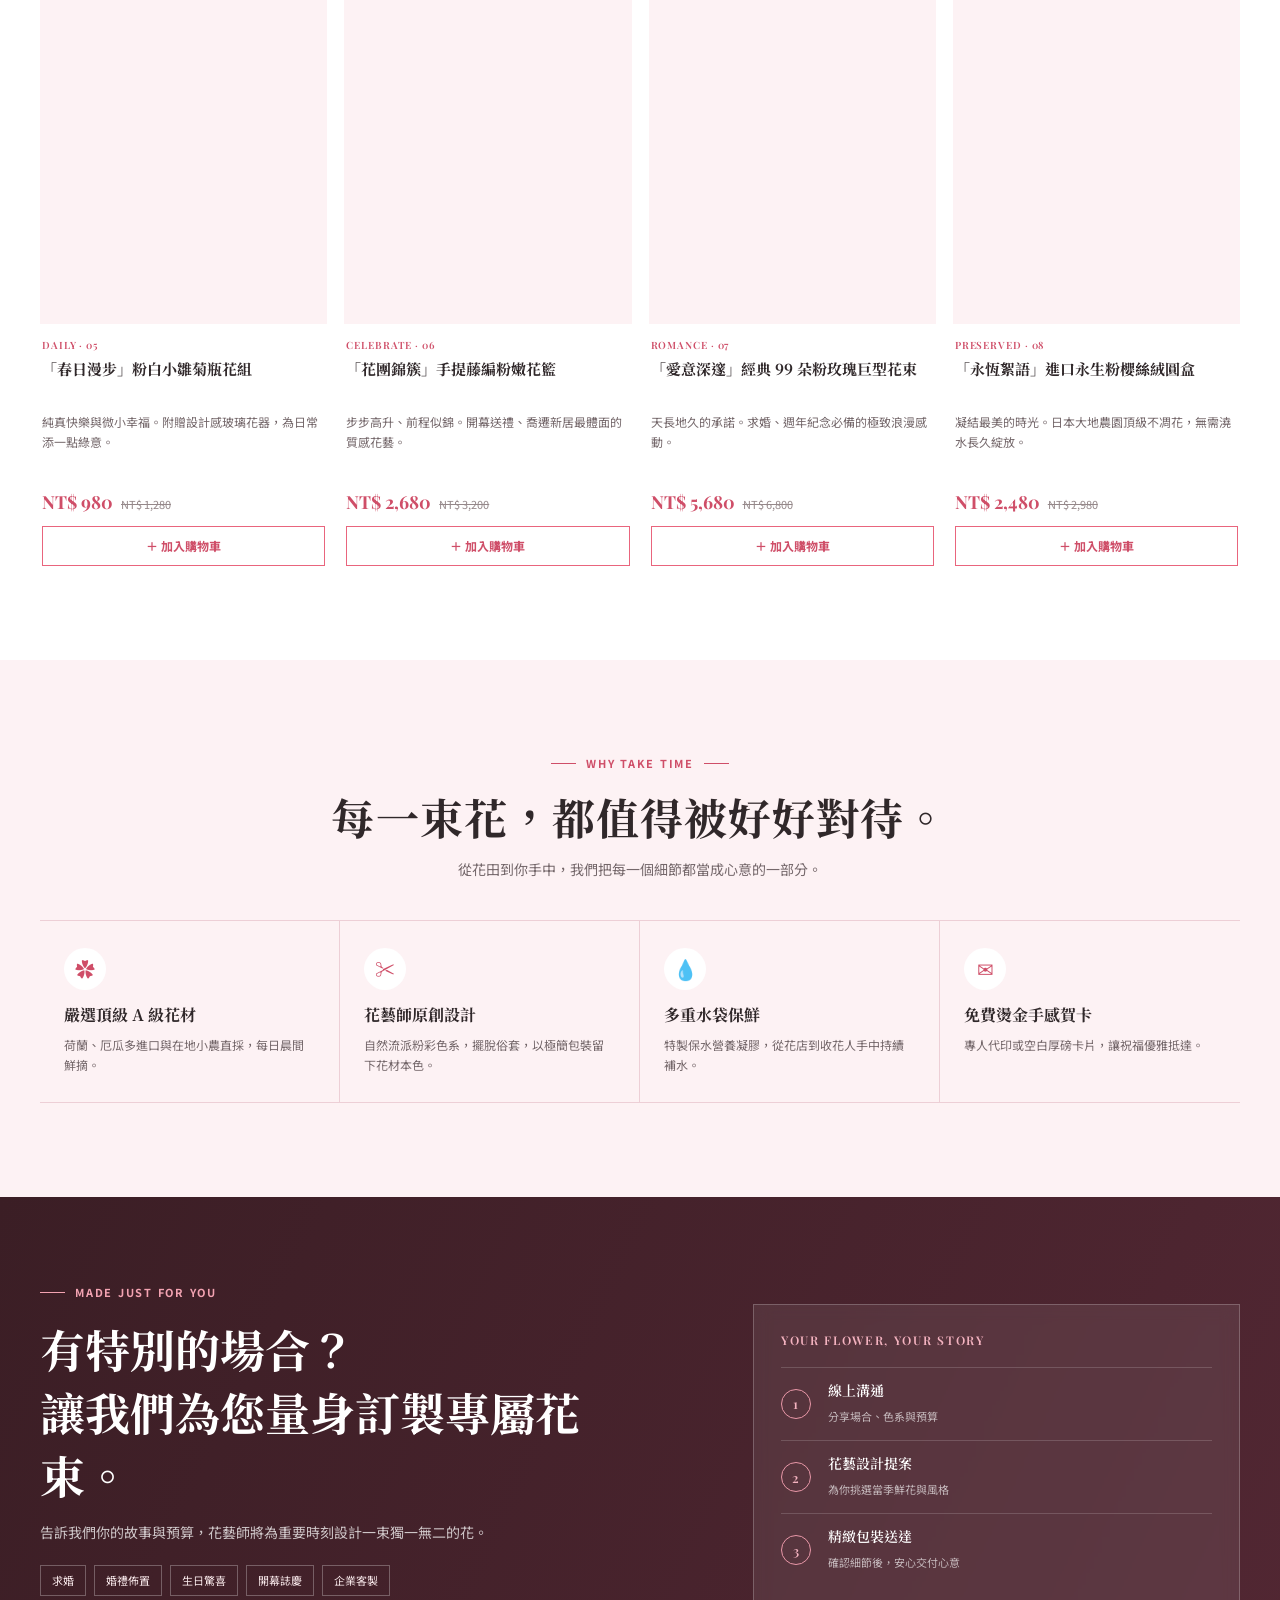
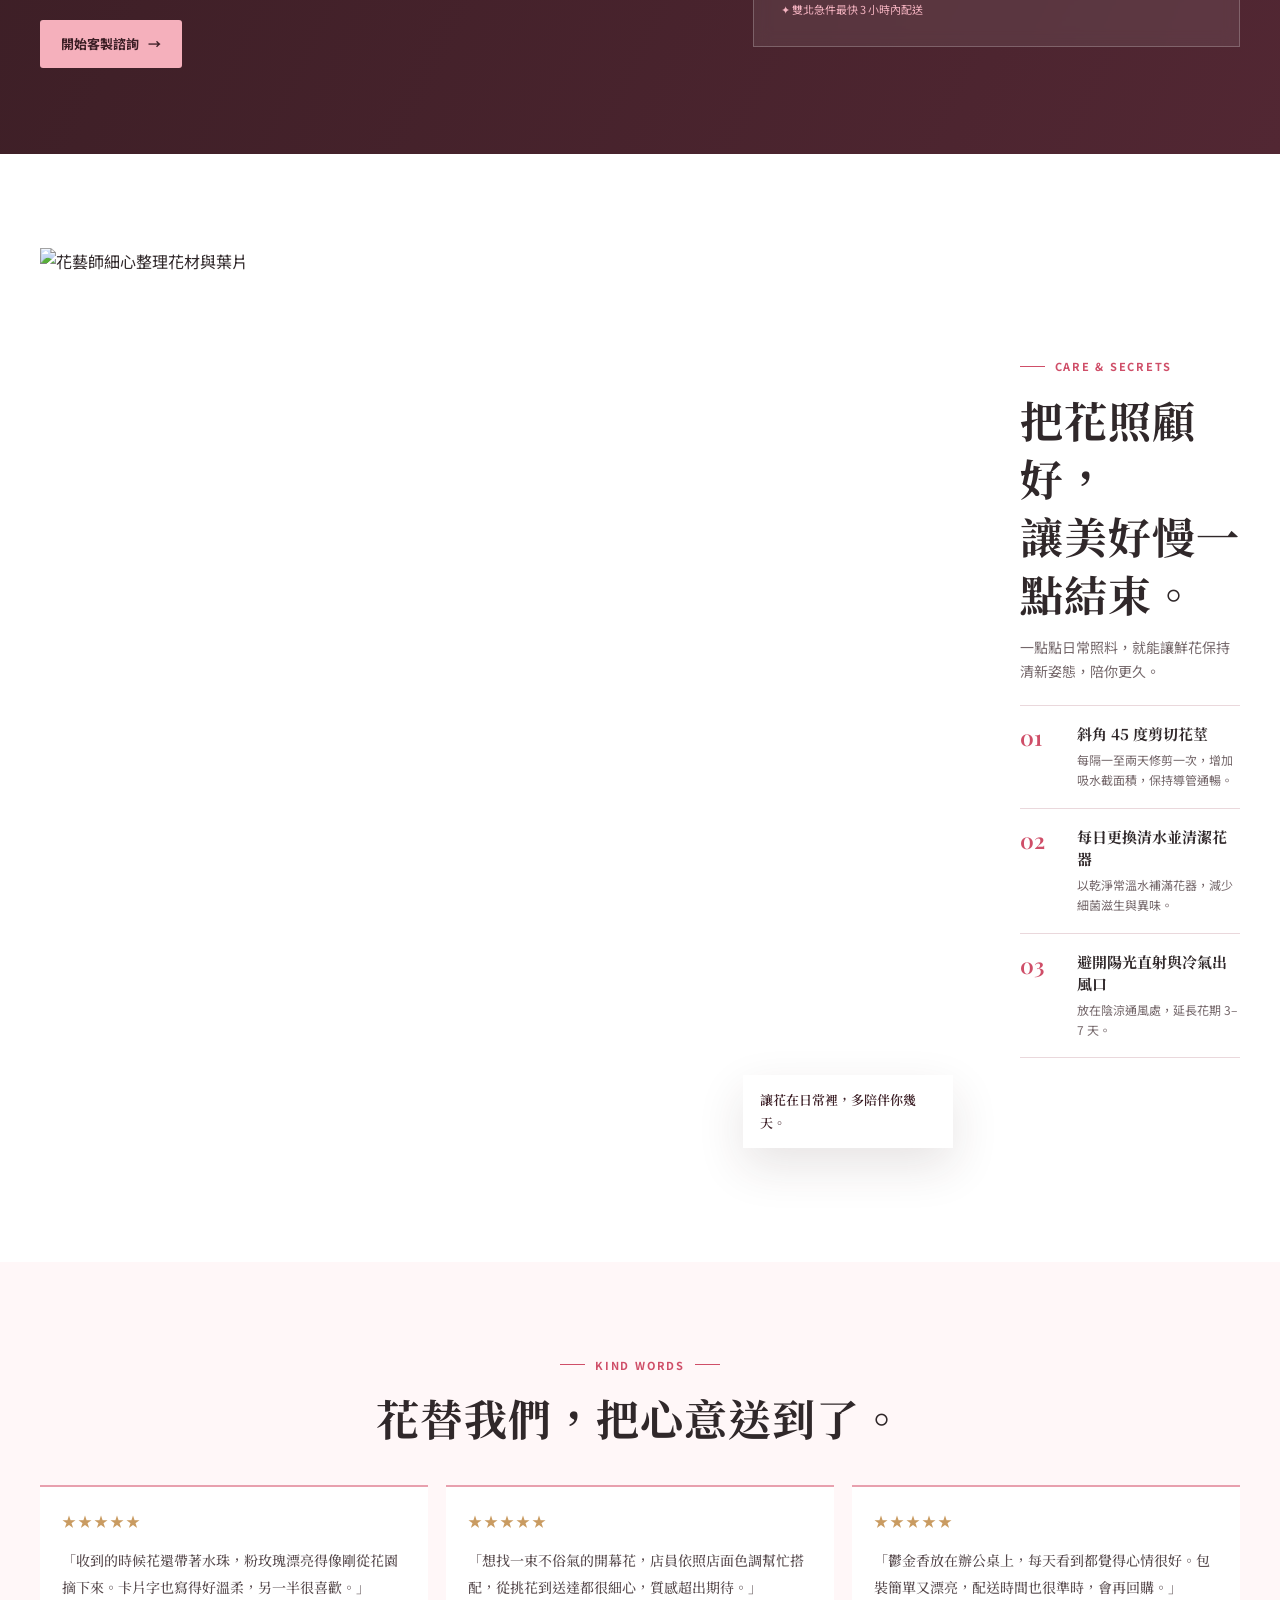
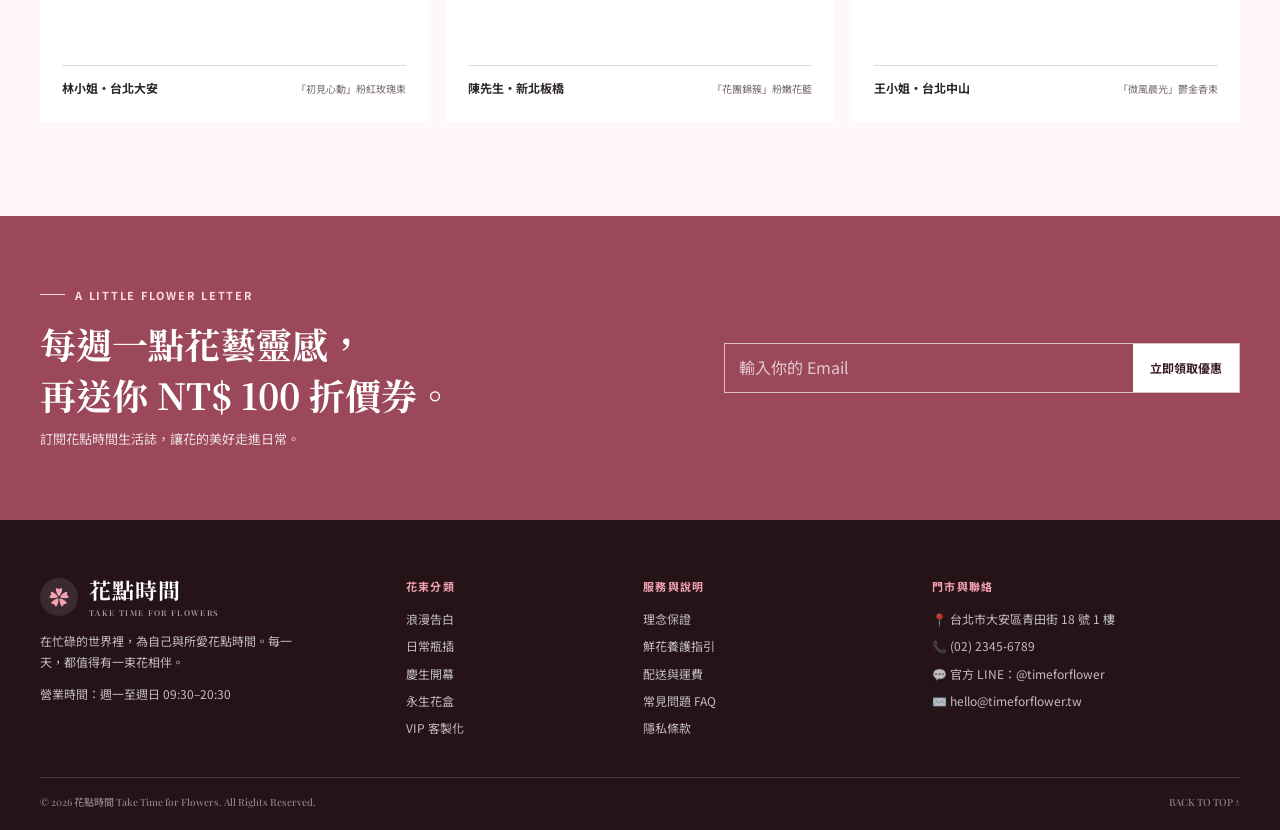
==== commit 42aadeff: "Implement code changes to enhance functionality and improve performance" ====
--- a/onepage/index.html
+++ b/onepage/index.html
@@ -3,440 +3,641 @@
 <head>
   <meta charset="UTF-8">
   <meta name="viewport" content="width=device-width, initial-scale=1.0">
-  <meta name="description" content="藍天咖啡，為手沖咖啡愛好者挑選當季精品咖啡豆，讓每一杯都清澈、明亮、值得細品。">
-  <title>藍天咖啡｜讓風味，慢慢抵達</title>
+  <meta name="description" content="花點時間，精選各式各樣好看花束。在忙碌日常中，為自己與所愛之人花點時間，傳遞最溫柔的心意。">
+  <meta name="theme-color" content="#fffafb">
+  <title>花點時間｜精緻花藝・銷售各式美麗花束</title>
   <link rel="preconnect" href="https://fonts.googleapis.com">
   <link rel="preconnect" href="https://fonts.gstatic.com" crossorigin>
-  <link href="https://fonts.googleapis.com/css2?family=Noto+Sans+TC:wght@400;500;600;700&family=Noto+Serif+TC:wght@600;700;800;900&family=Playfair+Display:wght@600;700&display=swap" rel="stylesheet">
+  <link href="https://fonts.googleapis.com/css2?family=Noto+Sans+TC:wght@400;500;600;700&family=Noto+Serif+TC:wght@500;600;700;800&family=Playfair+Display:wght@500;600;700&display=swap" rel="stylesheet">
   <style>
     :root {
-      --navy: #062742;
-      --blue: #0c5b95;
-      --sky: #75c6e8;
-      --mist: #eaf5f7;
-      --cream: #fbfaf6;
-      --ink: #122534;
-      --muted: #607482;
-      --line: #d7e4e8;
-      --sand: #e5b66b;
-      --shadow: 0 18px 50px rgba(6, 39, 66, .13);
+      --pink: #e9657d;
+      --pink-deep: #cf4e68;
+      --pink-soft: #fdf2f4;
+      --rose: #f6dce2;
+      --blush: #fff7f8;
+      --berry: #3b1e25;
+      --ink: #30282a;
+      --muted: #74676a;
+      --line: #ead8dc;
+      --gold: #c99b61;
+      --white: #fff;
+      --cream: #fffafb;
+      --shadow: 0 18px 48px rgba(59, 30, 37, .12);
     }
-
     * { box-sizing: border-box; }
-    html { scroll-behavior: smooth; }
-    body {
-      margin: 0;
-      color: var(--ink);
-      background: var(--cream);
-      font: 16px/1.7 "Noto Sans TC", sans-serif;
-      -webkit-font-smoothing: antialiased;
+    html { scroll-behavior: smooth; scroll-padding-top: 95px; }
+    body { margin: 0; color: var(--ink); background: var(--cream); font: 16px/1.7 "Noto Sans TC", sans-serif; -webkit-font-smoothing: antialiased; }
+    body.cart-open { overflow: hidden; }
+    img { display: block; width: 100%; }
+    a { color: inherit; text-decoration: none; }
+    button, input, textarea { font: inherit; }
+    button { cursor: pointer; }
+    :focus-visible { outline: 3px solid #a8445a; outline-offset: 4px; }
+    .wrap { width: min(1200px, calc(100% - 48px)); margin-inline: auto; }
+    .announcement { min-height: 35px; display: grid; place-items: center; padding: 5px 18px; color: #fff; background: linear-gradient(90deg, #df5c75, #f0879b, #df5c75); font-size: 12px; letter-spacing: .04em; text-align: center; }
+    .site-header { position: sticky; z-index: 20; top: 0; border-bottom: 1px solid rgba(234,216,220,.78); background: rgba(255,255,255,.94); backdrop-filter: blur(12px); }
+    .nav { min-height: 78px; display: flex; align-items: center; justify-content: space-between; gap: 24px; }
+    .brand { display: inline-flex; flex: 0 0 auto; align-items: center; gap: 11px; }
+    .brand-mark { width: 38px; height: 38px; display: grid; place-items: center; border-radius: 50%; color: var(--pink-deep); background: var(--pink-soft); font-size: 20px; }
+    .brand-copy { display: grid; line-height: 1.1; }
+    .brand-copy strong { font: 700 22px/1.2 "Noto Serif TC", serif; letter-spacing: .04em; }
+    .brand-copy small { margin-top: 4px; color: var(--muted); font: 600 8px/1.2 "Playfair Display", serif; letter-spacing: .17em; }
+    .nav-menu { display: flex; align-items: center; gap: clamp(13px, 2vw, 27px); }
+    .nav-menu a { color: #514347; font-size: 13px; font-weight: 600; white-space: nowrap; transition: color .2s; }
+    .nav-menu a:hover { color: var(--pink-deep); }
+    .nav-menu .nav-cta { padding: 9px 15px; color: #fff; background: var(--pink); }
+    .nav-tools { display: flex; align-items: center; gap: 10px; }
+    .icon-button { position: relative; width: 42px; height: 42px; display: grid; place-items: center; border: 1px solid var(--rose); border-radius: 50%; color: var(--berry); background: var(--pink-soft); font-size: 18px; }
+    .cart-count { position: absolute; top: -4px; right: -4px; min-width: 19px; height: 19px; display: grid; place-items: center; padding: 0 4px; border: 2px solid #fff; border-radius: 50%; color: #fff; background: var(--pink-deep); font-size: 10px; font-weight: 700; }
+    .mobile-toggle { display: none; width: 42px; height: 42px; border: 1px solid var(--rose); border-radius: 50%; color: var(--berry); background: #fff; font-size: 20px; }
+
+    .hero { position: relative; overflow: hidden; background: linear-gradient(112deg, #fff8f9 0%, #fdf0f3 53%, #f8e6eb 100%); }
+    .hero-grid { min-height: 620px; display: grid; grid-template-columns: 1fr .94fr; gap: clamp(35px, 6vw, 80px); align-items: center; padding-block: 58px 68px; }
+    .hero-copy { position: relative; z-index: 1; }
+    .eyebrow { display: flex; align-items: center; gap: 10px; margin: 0 0 15px; color: var(--pink-deep); font-size: 11px; font-weight: 700; letter-spacing: .16em; }
+    .eyebrow::before { width: 25px; height: 1px; background: currentColor; content: ""; }
+    .hero-pill { width: fit-content; display: inline-flex; align-items: center; gap: 8px; margin-bottom: 20px; padding: 6px 13px; border: 1px solid #f0cbd3; border-radius: 999px; color: #a34458; background: rgba(255,255,255,.62); font-size: 12px; font-weight: 600; }
+    .hero h1 { max-width: 650px; margin: 0; font: 700 clamp(39px, 5.2vw, 64px)/1.42 "Noto Serif TC", serif; letter-spacing: .025em; }
+    .hero h1 em { position: relative; z-index: 0; color: var(--pink-deep); font-style: normal; white-space: nowrap; }
+    .hero h1 em::after { position: absolute; z-index: -1; right: -3px; bottom: 6px; left: -3px; height: 14px; background: rgba(242,109,133,.2); content: ""; }
+    .hero-lede { max-width: 500px; margin: 18px 0 0; color: #6d5b60; font-size: 15px; }
+    .hero-actions { display: flex; flex-wrap: wrap; gap: 12px; margin-top: 25px; }
+    .button { min-height: 48px; display: inline-flex; align-items: center; justify-content: center; gap: 9px; padding: 10px 20px; border: 1px solid transparent; border-radius: 3px; font-size: 13px; font-weight: 700; transition: transform .2s, background .2s, color .2s; }
+    .button:hover { transform: translateY(-2px); }
+    .button-primary { color: #fff; background: linear-gradient(110deg, var(--pink), #ed8294); box-shadow: 0 8px 19px rgba(207,78,104,.2); }
+    .button-primary:hover { background: var(--pink-deep); }
+    .button-outline { border-color: #df9eab; color: #a34458; background: rgba(255,255,255,.7); }
+    .button-outline:hover { color: #fff; background: var(--pink-deep); }
+    .hero-promises { display: flex; flex-wrap: wrap; gap: 12px 20px; margin: 28px 0 0; padding: 0; list-style: none; }
+    .hero-promises li { display: flex; align-items: flex-start; gap: 8px; color: #625458; font-size: 11px; }
+    .hero-promises b { display: block; color: var(--ink); font-size: 12px; }
+    .hero-promises span[aria-hidden] { font-size: 17px; }
+    .hero-visual { position: relative; width: 100%; max-width: 510px; justify-self: end; }
+    .hero-photo { aspect-ratio: 4 / 4.25; object-fit: cover; border: 8px solid #fff; box-shadow: var(--shadow); }
+    .floating-note { position: absolute; max-width: 240px; display: flex; align-items: center; gap: 9px; padding: 12px 15px; color: var(--berry); background: rgba(255,255,255,.94); box-shadow: 0 8px 26px rgba(59,30,37,.12); font-size: 11px; line-height: 1.5; }
+    .floating-note strong { display: block; font-size: 12px; }
+    .floating-note--top { top: 12%; left: -58px; }
+    .floating-note--bottom { right: -27px; bottom: 10%; }
+    .floating-icon { font-size: 21px; }
+    .petal { position: absolute; z-index: 0; opacity: .55; animation: floatPetal 5s ease-in-out infinite; }
+    .petal-one { top: 13%; right: 42%; font-size: 20px; }
+    .petal-two { right: 5%; bottom: 10%; animation-delay: 1.3s; font-size: 16px; }
+    .petal-three { top: 52%; left: 4%; animation-delay: 2.2s; font-size: 14px; }
+    @keyframes floatPetal { 0%,100% { transform: translateY(0) rotate(-8deg); } 50% { transform: translateY(-12px) rotate(8deg); } }
+
+    .section { padding: 94px 0; }
+    .section-heading { display: flex; align-items: end; justify-content: space-between; gap: 30px; margin-bottom: 30px; }
+    .section-title { margin: 0; font: 700 clamp(29px, 3.5vw, 43px)/1.35 "Noto Serif TC", serif; letter-spacing: .025em; }
+    .section-heading > p { max-width: 375px; margin: 0; color: var(--muted); font-size: 14px; }
+    .products-section { background: #fff; }
+    .filter-tabs { display: flex; flex-wrap: wrap; gap: 9px; margin: 0 0 26px; }
+    .tab-btn { min-height: 38px; padding: 7px 15px; border: 1px solid var(--line); border-radius: 999px; color: #65575a; background: #fff; font-size: 12px; font-weight: 600; transition: .2s; }
+    .tab-btn:hover, .tab-btn.active { border-color: var(--pink); color: #fff; background: var(--pink); }
+    .product-grid { display: grid; grid-template-columns: repeat(4, minmax(0, 1fr)); gap: 22px 17px; }
+    .product-card { min-width: 0; display: flex; flex-direction: column; background: #fff; }
+    .product-image-wrap { position: relative; overflow: hidden; background: var(--pink-soft); }
+    .product-image { aspect-ratio: 1 / 1.08; object-fit: cover; transition: transform .5s ease; }
+    .product-card:hover .product-image { transform: scale(1.06); }
+    .product-tag { position: absolute; top: 12px; left: 12px; padding: 5px 9px; color: #8e3c50; background: rgba(255,255,255,.93); font-size: 10px; font-weight: 700; }
+    .like-button { position: absolute; top: 10px; right: 10px; width: 35px; height: 35px; display: grid; place-items: center; border: 0; border-radius: 50%; color: #765c63; background: rgba(255,255,255,.94); font-size: 18px; transition: color .2s, transform .2s; }
+    .like-button:hover { transform: scale(1.08); }
+    .like-button.liked { color: var(--pink-deep); }
+    .product-info { display: flex; flex: 1; flex-direction: column; padding: 14px 2px 0; }
+    .product-category { margin: 0 0 5px; color: var(--pink-deep); font: 600 10px/1.4 "Playfair Display", "Noto Sans TC", serif; letter-spacing: .09em; text-transform: uppercase; }
+    .product-info h3 { min-height: 48px; margin: 0; font: 700 15px/1.6 "Noto Serif TC", serif; }
+    .product-description { min-height: 66px; margin: 7px 0 12px; color: var(--muted); font-size: 12px; line-height: 1.7; }
+    .product-price { display: flex; align-items: baseline; gap: 8px; margin-top: auto; }
+    .product-price strong { color: var(--pink-deep); font: 700 18px/1.4 "Playfair Display", "Noto Sans TC", serif; }
+    .product-price del { color: #95888a; font-size: 11px; }
+    .add-button { width: 100%; min-height: 40px; margin-top: 11px; border: 1px solid var(--pink); color: var(--pink-deep); background: #fff; font-size: 12px; font-weight: 700; transition: color .2s, background .2s; }
+    .add-button:hover { color: #fff; background: var(--pink); }
+    .empty-filter { grid-column: 1 / -1; padding: 32px; color: var(--muted); text-align: center; }
+
+    .why-section { background: var(--pink-soft); }
+    .center-heading { margin-bottom: 38px; text-align: center; }
+    .center-heading .eyebrow { justify-content: center; }
+    .center-heading .eyebrow::after { width: 25px; height: 1px; background: currentColor; content: ""; }
+    .center-heading > p:last-child { max-width: 580px; margin: 12px auto 0; color: var(--muted); font-size: 14px; }
+    .feature-grid { display: grid; grid-template-columns: repeat(4, 1fr); border-top: 1px solid #edcfd6; border-bottom: 1px solid #edcfd6; }
+    .feature { padding: 27px 24px; border-right: 1px solid #edcfd6; }
+    .feature:last-child { border-right: 0; }
+    .feature-icon { width: 42px; height: 42px; display: grid; place-items: center; margin-bottom: 13px; border-radius: 50%; color: var(--pink-deep); background: #fff; font-size: 20px; }
+    .feature h3 { margin: 0; font: 700 16px/1.5 "Noto Serif TC", serif; }
+    .feature p { margin: 8px 0 0; color: var(--muted); font-size: 12px; }
+
+    .custom-section { padding: 86px 0; color: #fff; background: linear-gradient(115deg, #3b1e25, #522733); }
+    .custom-grid { display: grid; grid-template-columns: 1.15fr .85fr; gap: 54px; align-items: center; }
+    .custom-section .eyebrow { color: #f3a3b2; }
+    .custom-section h2 { max-width: 620px; margin: 0; font: 700 clamp(30px, 4vw, 45px)/1.4 "Noto Serif TC", serif; }
+    .custom-copy > p:not(.eyebrow) { max-width: 540px; margin: 15px 0 0; color: rgba(255,255,255,.74); font-size: 14px; }
+    .occasion-list { display: flex; flex-wrap: wrap; gap: 8px; margin: 20px 0 24px; }
+    .occasion-list span { padding: 5px 11px; border: 1px solid rgba(255,255,255,.28); color: #f7e7e9; font-size: 11px; }
+    .custom-section .button-primary { color: var(--berry); background: #f5b0bc; box-shadow: none; }
+    .custom-section .button-primary:hover { background: #ffd4dc; }
+    .process-box { padding: 27px; border: 1px solid rgba(255,255,255,.22); background: rgba(255,255,255,.08); backdrop-filter: blur(8px); }
+    .process-box h3 { margin: 0 0 18px; color: #f4b3c0; font: 600 12px/1.4 "Playfair Display", serif; letter-spacing: .14em; }
+    .process-step { display: grid; grid-template-columns: 34px 1fr; gap: 13px; align-items: center; padding: 12px 0; border-top: 1px solid rgba(255,255,255,.16); }
+    .process-step b { width: 30px; height: 30px; display: grid; place-items: center; border: 1px solid #e998a8; border-radius: 50%; color: #f4b3c0; font: 600 13px "Playfair Display", serif; }
+    .process-step strong { display: block; font: 600 14px/1.5 "Noto Serif TC", serif; }
+    .process-step small { color: rgba(255,255,255,.65); font-size: 11px; }
+    .urgent-note { margin: 14px 0 0; color: #f4b3c0; font-size: 11px; }
+
+    .guide-section { background: #fff; }
+    .guide-grid { display: grid; grid-template-columns: .92fr 1.08fr; gap: clamp(35px, 7vw, 82px); align-items: center; }
+    .guide-image-wrap { position: relative; }
+    .guide-image { aspect-ratio: 4 / 4.1; object-fit: cover; }
+    .guide-caption { position: absolute; right: -15px; bottom: 20px; max-width: 210px; padding: 14px 17px; color: var(--berry); background: #fff; box-shadow: var(--shadow); font: 600 13px/1.7 "Noto Serif TC", serif; }
+    .guide-copy > p:not(.eyebrow) { margin: 13px 0 22px; color: var(--muted); font-size: 14px; }
+    .guide-steps { border-top: 1px solid var(--line); }
+    .guide-step { display: grid; grid-template-columns: 43px 1fr; gap: 14px; padding: 17px 0; border-bottom: 1px solid var(--line); }
+    .guide-step > span { color: var(--pink-deep); font: 600 22px/1.3 "Playfair Display", serif; }
+    .guide-step h3 { margin: 0; font: 700 15px/1.5 "Noto Serif TC", serif; }
+    .guide-step p { margin: 4px 0 0; color: var(--muted); font-size: 12px; }
+
+    .reviews-section { background: #fff7f8; }
+    .review-grid { display: grid; grid-template-columns: repeat(3, 1fr); gap: 18px; }
+    .review { padding: 23px 22px; border-top: 2px solid #e8a0ae; background: #fff; }
+    .stars { color: var(--gold); font-size: 14px; letter-spacing: 2px; }
+    .review blockquote { min-height: 100px; margin: 13px 0 18px; color: #55484b; font: 500 14px/1.9 "Noto Serif TC", serif; }
+    .review-person { display: flex; align-items: center; justify-content: space-between; gap: 12px; padding-top: 12px; border-top: 1px solid var(--line); }
+    .review-person strong { font-size: 12px; }
+    .review-person span { color: var(--muted); font-size: 10px; text-align: right; }
+
+    .newsletter { padding: 70px 0; color: #fff; background: #9c485b; }
+    .newsletter-inner { display: grid; grid-template-columns: 1fr minmax(340px, .8fr); gap: 40px; align-items: center; }
+    .newsletter .eyebrow { color: #ffd9df; }
+    .newsletter h2 { margin: 0; font: 700 clamp(26px, 3vw, 36px)/1.4 "Noto Serif TC", serif; }
+    .newsletter p:not(.eyebrow) { margin: 8px 0 0; color: rgba(255,255,255,.82); font-size: 13px; }
+    .newsletter-form { display: flex; min-height: 50px; border: 1px solid rgba(255,255,255,.65); }
+    .newsletter-form input { min-width: 0; flex: 1; padding: 0 14px; border: 0; color: #fff; background: transparent; outline: none; }
+    .newsletter-form input::placeholder { color: rgba(255,255,255,.7); }
+    .newsletter-form button { padding: 0 17px; border: 0; color: var(--berry); background: #fff; font-size: 12px; font-weight: 700; white-space: nowrap; }
+    .newsletter-form button:hover { background: #fbe6ea; }
+
+    .site-footer { padding: 57px 0 20px; color: rgba(255,255,255,.72); background: #251318; }
+    .footer-grid { display: grid; grid-template-columns: 1.3fr .8fr 1fr 1.2fr; gap: 32px; padding-bottom: 38px; }
+    .site-footer .brand { margin-bottom: 14px; color: #fff; }
+    .site-footer .brand-copy small { color: rgba(255,255,255,.58); }
+    .site-footer .brand-mark { color: #f2a2b0; background: rgba(255,255,255,.1); }
+    .footer-brand > p { max-width: 270px; margin: 0; font-size: 12px; }
+    .footer-title { margin: 0 0 13px; color: #f2a2b0; font-size: 11px; font-weight: 700; letter-spacing: .12em; }
+    .footer-links { display: grid; gap: 7px; font-size: 12px; }
+    .footer-links a:hover { color: #fff; }
+    .footer-links address { font-style: normal; }
+    .footer-bottom { display: flex; justify-content: space-between; gap: 20px; padding-top: 17px; border-top: 1px solid rgba(255,255,255,.16); color: rgba(255,255,255,.48); font: 500 10px/1.5 "Playfair Display", "Noto Sans TC", serif; }
+
+    .cart-backdrop { position: fixed; z-index: 39; inset: 0; visibility: hidden; background: rgba(34,20,24,.45); opacity: 0; transition: opacity .25s, visibility .25s; }
+    .cart-backdrop.active { visibility: visible; opacity: 1; }
+    .cart-drawer { position: fixed; z-index: 40; top: 0; right: 0; bottom: 0; width: min(440px, 100%); display: flex; flex-direction: column; padding: 24px; background: #fffafb; box-shadow: -15px 0 40px rgba(36,18,23,.16); transform: translateX(105%); transition: transform .3s ease; }
+    .cart-drawer.active { transform: translateX(0); }
+    .cart-header { display: flex; align-items: center; justify-content: space-between; padding-bottom: 18px; border-bottom: 1px solid var(--line); }
+    .cart-header h2 { margin: 0; font: 700 22px "Noto Serif TC", serif; }
+    .cart-close { width: 38px; height: 38px; border: 1px solid var(--line); color: var(--berry); background: #fff; font-size: 21px; }
+    .cart-items { flex: 1; overflow: auto; padding: 10px 0; }
+    .cart-empty { padding: 42px 10px; color: var(--muted); text-align: center; }
+    .cart-empty span { display: block; margin-bottom: 12px; font-size: 34px; }
+    .cart-item { display: grid; grid-template-columns: 76px 1fr auto; gap: 12px; align-items: center; padding: 14px 0; border-bottom: 1px solid var(--line); }
+    .cart-item img { width: 76px; height: 82px; object-fit: cover; }
+    .cart-item h3 { margin: 0; font: 600 13px/1.5 "Noto Serif TC", serif; }
+    .cart-item p { margin: 5px 0 0; color: var(--pink-deep); font-size: 12px; font-weight: 700; }
+    .cart-item small { color: var(--muted); font-size: 11px; }
+    .remove-item { align-self: start; border: 0; color: #806f73; background: transparent; font-size: 11px; text-decoration: underline; }
+    .cart-footer { padding-top: 17px; border-top: 1px solid var(--line); }
+    .cart-total { display: flex; justify-content: space-between; margin-bottom: 14px; font-weight: 700; }
+    .cart-total strong { color: var(--pink-deep); font: 700 20px "Playfair Display", "Noto Sans TC", serif; }
+    .checkout-button { width: 100%; min-height: 48px; border: 0; color: #fff; background: var(--pink); font-weight: 700; }
+    .checkout-button:hover { background: var(--pink-deep); }
+    .toast { position: fixed; z-index: 60; right: 50%; bottom: 24px; max-width: min(400px, calc(100vw - 36px)); padding: 13px 19px; color: #fff; background: var(--berry); box-shadow: var(--shadow); font-size: 13px; opacity: 0; pointer-events: none; transform: translate(50%, 12px); transition: opacity .25s, transform .25s; }
+    .toast.show { opacity: 1; transform: translate(50%, 0); }
+    .consult-dialog { width: min(480px, calc(100% - 32px)); padding: 0; border: 0; color: var(--ink); box-shadow: var(--shadow); }
+    .consult-dialog::backdrop { background: rgba(34,20,24,.55); }
+    .dialog-content { padding: 28px; }
+    .dialog-content h2 { margin: 0; font: 700 25px "Noto Serif TC", serif; }
+    .dialog-content > p { margin: 8px 0 20px; color: var(--muted); font-size: 13px; }
+    .dialog-content label { display: block; margin-top: 12px; font-size: 12px; font-weight: 700; }
+    .dialog-content input, .dialog-content textarea { width: 100%; margin-top: 5px; padding: 10px; border: 1px solid var(--line); background: #fff; }
+    .dialog-content textarea { min-height: 90px; resize: vertical; }
+    .dialog-actions { display: flex; justify-content: flex-end; gap: 10px; margin-top: 18px; }
+    .dialog-cancel { min-height: 42px; padding: 8px 15px; border: 1px solid var(--line); color: var(--ink); background: #fff; font-size: 12px; }
+    .dialog-actions .button { min-height: 42px; }
+    .reveal { opacity: 0; transform: translateY(15px); transition: opacity .55s ease, transform .55s ease; }
+    .reveal.visible { opacity: 1; transform: translateY(0); }
+
+    @media (max-width: 992px) {
+      .nav-menu { gap: 14px; }
+      .nav-menu a { font-size: 12px; }
+      .nav-menu .nav-cta { display: none; }
+      .hero-grid { grid-template-columns: 1fr  .8fr; gap: 30px; }
+      .hero h1 { font-size: clamp(38px, 5vw, 52px); }
+      .product-grid { grid-template-columns: repeat(3, minmax(0, 1fr)); }
+      .feature-grid { grid-template-columns: repeat(2, 1fr); }
+      .feature:nth-child(2) { border-right: 0; }
+      .feature:nth-child(-n+2) { border-bottom: 1px solid #edcfd6; }
+      .custom-grid { grid-template-columns: 1fr; gap: 30px; }
+      .process-box { max-width: 580px; }
+      .footer-grid { grid-template-columns: repeat(2, 1fr); }
     }
-    a { color: inherit; text-decoration: none; }
-    button, input { font: inherit; }
-    button { cursor: pointer; }
-    .wrap { width: min(1120px, calc(100% - 48px)); margin: 0 auto; }
-    .eyebrow {
-      display: flex;
-      align-items: center;
-      gap: 12px;
-      margin: 0 0 18px;
-      color: var(--blue);
-      font-size: 11px;
-      font-weight: 700;
-      letter-spacing: .18em;
-    }
-    .eyebrow::before { width: 28px; height: 1px; background: currentColor; content: ""; }
-    .section-title {
-      margin: 0;
-      font: 800 clamp(30px, 4vw, 46px)/1.28 "Noto Serif TC", serif;
-      letter-spacing: .045em;
-    }
-    .text-blue { color: var(--blue); }
-    .button, .outline-link {
-      display: inline-flex;
-      min-height: 50px;
-      align-items: center;
-      justify-content: center;
-      padding: 10px 23px;
-      border: 1px solid transparent;
-      border-radius: 2px;
-      font-size: 14px;
-      font-weight: 700;
-      letter-spacing: .04em;
-      transition: transform .25s ease, background-color .25s ease, color .25s ease, border-color .25s ease;
-    }
-    .button:hover, .outline-link:hover { transform: translateY(-2px); }
-    .button--sand { color: var(--navy); background: var(--sand); }
-    .button--sand:hover { background: #f1cb8b; }
-    .button--dark { color: var(--navy); background: #fff; }
-    .outline-link { border-color: rgba(255,255,255,.72); color: #fff; }
-    .outline-link:hover { color: var(--navy); background: #fff; }
-    :focus-visible { outline: 3px solid var(--sky); outline-offset: 4px; }
-
-    /* Header & hero */
-    .site-header { position: absolute; z-index: 20; top: 0; left: 0; width: 100%; border-bottom: 1px solid rgba(255,255,255,.28); }
-    .nav { min-height: 78px; display: flex; align-items: center; justify-content: space-between; gap: 20px; }
-    .brand { display: inline-flex; align-items: center; gap: 11px; color: #fff; }
-    .brand-mark { width: 29px; height: 29px; display: grid; place-items: center; border: 1px solid var(--sky); border-radius: 50%; color: var(--sky); font: 700 16px/1 "Playfair Display", serif; }
-    .brand-copy { display: grid; line-height: 1.05; }
-    .brand-copy strong { font-size: 13px; letter-spacing: .08em; }
-    .brand-copy small { margin-top: 4px; font-size: 8px; letter-spacing: .18em; opacity: .7; }
-    .nav-links { display: flex; align-items: center; gap: clamp(16px, 2.4vw, 31px); }
-    .nav-links a { position: relative; color: #fff; font-size: 13px; font-weight: 500; white-space: nowrap; }
-    .nav-links a:not(.nav-cta)::after { position: absolute; right: 0; bottom: -5px; left: auto; width: 0; height: 1px; background: var(--sky); content: ""; transition: width .25s ease; }
-    .nav-links a:not(.nav-cta):hover::after { right: auto; left: 0; width: 100%; }
-    .nav-links .nav-cta { padding: 8px 13px; border: 1px solid rgba(255,255,255,.72); }
-    .nav-links .nav-cta:hover { color: var(--navy); background: #fff; }
-    .menu-toggle { display: none; width: 42px; height: 42px; border: 1px solid rgba(255,255,255,.7); color: #fff; background: transparent; font-size: 23px; line-height: 1; }
-
-    .hero { position: relative; min-height: 704px; overflow: hidden; color: #fff; background: var(--navy); isolation: isolate; }
-    .hero::before { position: absolute; z-index: -2; top: -320px; right: -210px; width: 810px; height: 810px; border-radius: 50%; background: radial-gradient(circle, rgba(117,198,232,.38), rgba(12,91,149,.18) 38%, transparent 69%); content: ""; }
-    .hero::after { position: absolute; z-index: -1; right: 12%; bottom: -430px; width: 780px; height: 780px; border: 1px solid rgba(117,198,232,.18); border-radius: 50%; box-shadow: 0 0 0 65px rgba(117,198,232,.035), 0 0 0 154px rgba(117,198,232,.025); content: ""; }
-    .hero-grid { min-height: 704px; display: grid; grid-template-columns: 1.02fr .98fr; gap: 45px; align-items: center; padding: 122px 0 72px; }
-    .hero-copy { position: relative; z-index: 2; }
-    .hero .eyebrow { color: var(--sky); }
-    .hero h1 { max-width: 650px; margin: 0 0 23px; font: 800 clamp(42px, 5.5vw, 68px)/1.22 "Noto Serif TC", serif; letter-spacing: .05em; }
-    .hero h1 span { color: var(--sky); }
-    .hero-lede { max-width: 500px; margin: 0; color: rgba(255,255,255,.79); font-size: 16px; }
-    .hero-actions { display: flex; flex-wrap: wrap; gap: 12px; margin-top: 31px; }
-    .hero-note { margin: 31px 0 0; color: rgba(255,255,255,.55); font: 600 11px/1.5 "Playfair Display", serif; letter-spacing: .16em; }
-    .scroll-cue { position: absolute; bottom: 35px; left: 0; display: flex; align-items: center; gap: 10px; color: rgba(255,255,255,.63); font-size: 10px; font-weight: 600; letter-spacing: .18em; }
-    .scroll-cue::before { width: 38px; height: 1px; background: var(--sky); content: ""; }
-
-    .hero-art { position: relative; align-self: stretch; min-width: 0; min-height: 470px; overflow: visible; display: flex; align-items: center; justify-content: center; }
-    .hero-photo {
-      width: 100%;
-      max-width: 400px;
-      aspect-ratio: 4 / 3;
-      height: auto;
-      object-fit: cover;
-      object-position: center;
-      display: block;
-      box-shadow: 24px 24px 0 rgba(117, 198, 232, 0.1), var(--shadow);
-      border: 7px solid rgba(255,255,255,.12);
-      background: #dfeef4;
-    }
-    .hero-photo-wrap {
-      position: relative;
-      display: inline-block;
-      width: min(400px, 100%);
-      max-width: 100%;
-    }
-
-    /* Story */
-    .story { padding: 118px 0; background: #fff; }
-    .story-grid { display: grid; grid-template-columns: .9fr 1.1fr; gap: clamp(45px, 8vw, 105px); align-items: center; }
-    .story-visual { position: relative; min-height: 416px; }
-    .seal { position: absolute; top: 0; left: 0; width: min(310px, 100%); aspect-ratio: 1; display: grid; place-items: center; border: 1px solid #a8d2df; border-radius: 50%; color: var(--blue); background: radial-gradient(circle at 35% 30%, #fff 0, #eaf6f8 68%, #d9edf1 100%); }
-    .seal::before, .seal::after { position: absolute; border: 1px solid rgba(12,91,149,.25); border-radius: 50%; content: ""; }
-    .seal::before { inset: 17px; }
-    .seal::after { inset: 44px; border-style: dashed; }
-    .seal-inner { position: relative; z-index: 1; display: grid; gap: 7px; text-align: center; }
-    .seal-inner b { font: 700 42px/1 "Playfair Display", serif; }
-    .seal-inner span { font-size: 13px; font-weight: 700; letter-spacing: .1em; }
-    .seal-inner small { font: 600 9px/1.5 "Playfair Display", serif; letter-spacing: .15em; }
-    .blue-note { position: absolute; right: 0; bottom: 0; width: 235px; padding: 27px 28px; color: #fff; background: var(--navy); box-shadow: var(--shadow); }
-    .blue-note .eyebrow { margin-bottom: 9px; color: var(--sky); font-size: 9px; }
-    .blue-note p { margin: 0; font: 700 20px/1.55 "Noto Serif TC", serif; letter-spacing: .05em; }
-    .story-copy p { margin: 19px 0 0; color: var(--muted); }
-    .inline-link { display: inline-flex; align-items: center; gap: 8px; margin-top: 24px; padding-bottom: 5px; border-bottom: 1px solid var(--blue); color: var(--blue); font-weight: 700; }
-    .inline-link:hover { color: var(--navy); }
-
-    /* Coffee collection */
-    .coffee { padding: 111px 0 120px; background: var(--mist); }
-    .section-heading { display: flex; align-items: end; justify-content: space-between; gap: 40px; margin-bottom: 39px; }
-    .section-heading p { max-width: 370px; margin: 0; color: var(--muted); }
-    .coffee-grid { display: grid; grid-template-columns: repeat(3, 1fr); gap: 19px; }
-    .coffee-card { position: relative; min-height: 384px; display: flex; flex-direction: column; overflow: hidden; padding: 30px; color: #fff; background: var(--navy); box-shadow: var(--shadow); }
-    .coffee-card:nth-child(2) { background: #106396; }
-    .coffee-card:nth-child(3) { background: #164c68; }
-    .coffee-card::after { position: absolute; right: -90px; bottom: -90px; width: 260px; height: 260px; border: 1px solid rgba(255,255,255,.24); border-radius: 50%; box-shadow: 0 0 0 27px rgba(255,255,255,.045), 0 0 0 65px rgba(255,255,255,.025); content: ""; }
-    .card-top, .coffee-card h3, .flavour, .card-footer { position: relative; z-index: 1; }
-    .card-top { color: var(--sky); font: 700 12px/1.3 "Playfair Display", serif; letter-spacing: .12em; }
-    .origin { margin: 25px 0 8px; color: rgba(255,255,255,.69); font-size: 10px; font-weight: 700; letter-spacing: .15em; }
-    .coffee-card h3 { margin: 0; font: 700 26px/1.38 "Noto Serif TC", serif; letter-spacing: .04em; }
-    .flavour { margin: 15px 0 0; color: rgba(255,255,255,.73); font-size: 14px; }
-    .card-footer { display: flex; align-items: end; justify-content: space-between; gap: 14px; margin-top: auto; }
-    .price { font: 700 15px/1.3 "Playfair Display", serif; letter-spacing: .04em; }
-    .save-coffee { padding: 0 0 5px; border: 0; border-bottom: 1px solid rgba(255,255,255,.72); color: #fff; background: transparent; font-size: 13px; font-weight: 700; white-space: nowrap; transition: color .2s, border-color .2s; }
-    .save-coffee:hover { border-color: var(--sand); color: var(--sand); }
-
-    /* Brew */
-    .brew { padding: 118px 0; background: #fff; }
-    .brew-grid { display: grid; grid-template-columns: .93fr 1.07fr; gap: clamp(42px, 8vw, 90px); align-items: center; }
-    .brew-art { position: relative; height: 414px; overflow: hidden; background: linear-gradient(136deg, #e3f4f7 0 48%, #f8fcfc 48% 100%); }
-    .brew-art::before { position: absolute; top: 37px; left: 35px; width: 68px; height: 41px; border-top: 1px solid #6cb4ce; border-bottom: 1px solid #6cb4ce; content: ""; }
-    .brew-art::after { position: absolute; top: 57px; left: 35px; width: 43px; border-top: 1px solid #6cb4ce; content: ""; }
-    .water-rings { position: absolute; top: 67px; left: 50%; width: 245px; height: 245px; border: 1px solid rgba(12,91,149,.27); border-radius: 50%; transform: translateX(-50%); box-shadow: 0 0 0 30px rgba(117,198,232,.12), 0 0 0 74px rgba(117,198,232,.065); }
-    .water-rings::before { position: absolute; top: 18px; left: 50%; width: 1px; height: 58px; background: #6bb8d1; content: ""; transform: translateX(-50%); }
-    .dripper { position: absolute; z-index: 2; top: 134px; left: 50%; width: 147px; height: 151px; border: 7px solid var(--blue); border-top: 0; background: linear-gradient(130deg, rgba(255,255,255,.85), rgba(117,198,232,.25)); clip-path: polygon(0 0, 100% 0, 74% 100%, 26% 100%); transform: translateX(-50%); }
-    .dripper::after { position: absolute; right: 32px; bottom: 19px; left: 32px; height: 33px; border-top: 2px solid rgba(12,91,149,.55); border-bottom: 2px solid rgba(12,91,149,.35); content: ""; }
-    .carafe { position: absolute; z-index: 1; bottom: 56px; left: 50%; width: 139px; height: 106px; border: 6px solid var(--blue); border-radius: 16px 16px 45% 45%; background: rgba(117,198,232,.23); transform: translateX(-50%); }
-    .carafe::before { position: absolute; top: -28px; left: 29px; width: 70px; height: 28px; border: 6px solid var(--blue); border-bottom: 0; border-radius: 50% 50% 0 0; content: ""; }
-    .brew-caption { position: absolute; right: 24px; bottom: 19px; color: var(--blue); text-align: right; }
-    .brew-caption span { display: block; font: 700 11px/1.5 "Playfair Display", serif; letter-spacing: .12em; }
-    .brew-caption strong { font: 700 24px/1.1 "Playfair Display", serif; }
-    .brew-copy > p { margin: 18px 0 25px; color: var(--muted); }
-    .brew-steps { border-top: 1px solid var(--line); }
-    .brew-step { display: grid; grid-template-columns: 52px 1fr; gap: 15px; padding: 18px 0; border-bottom: 1px solid var(--line); }
-    .step-number { color: var(--blue); font: 700 24px/1 "Playfair Display", serif; }
-    .brew-step h3 { margin: 0; font: 700 16px/1.5 "Noto Serif TC", serif; }
-    .brew-step p { margin: 4px 0 0; color: var(--muted); font-size: 14px; }
-
-    /* Subscribe and footer */
-    .visit { position: relative; overflow: hidden; padding: 108px 0 113px; color: #fff; text-align: center; background: var(--navy); }
-    .visit::before, .visit::after { position: absolute; width: 390px; height: 390px; border: 1px solid rgba(117,198,232,.17); border-radius: 50%; content: ""; }
-    .visit::before { top: -245px; left: -153px; box-shadow: 0 0 0 45px rgba(117,198,232,.035); }
-    .visit::after { right: -170px; bottom: -260px; box-shadow: 0 0 0 50px rgba(117,198,232,.035); }
-    .visit .wrap { position: relative; z-index: 1; max-width: 715px; }
-    .visit .eyebrow { justify-content: center; color: var(--sky); }
-    .visit h2 { margin: 0; font: 800 clamp(30px, 4vw, 46px)/1.3 "Noto Serif TC", serif; letter-spacing: .045em; }
-    .visit p { max-width: 510px; margin: 19px auto 29px; color: rgba(255,255,255,.72); }
-    .subscribe-form { display: flex; min-height: 58px; border: 1px solid rgba(255,255,255,.62); }
-    .subscribe-form input { min-width: 0; flex: 1; padding: 0 18px; border: 0; color: #fff; outline: none; background: transparent; }
-    .subscribe-form input::placeholder { color: rgba(255,255,255,.56); }
-    .subscribe-form button { padding: 0 23px; border: 0; color: var(--navy); background: var(--sand); font-size: 14px; font-weight: 700; white-space: nowrap; transition: background .2s; }
-    .subscribe-form button:hover { background: #f1cb8b; }
-    .site-footer { padding: 66px 0 23px; color: rgba(255,255,255,.68); background: #031c31; }
-    .footer-grid { display: grid; grid-template-columns: 1.45fr .8fr 1fr; gap: 55px; padding-bottom: 48px; }
-    .footer-brand .brand { margin-bottom: 16px; }
-    .footer-brand p { max-width: 330px; margin: 0; font-size: 14px; }
-    .footer-title { margin: 0 0 14px; color: var(--sky); font-size: 11px; font-weight: 700; letter-spacing: .18em; }
-    .footer-links { display: grid; gap: 8px; font-size: 14px; }
-    .footer-links a:hover { color: var(--sky); }
-    .footer-links address { font-style: normal; }
-    .footer-bottom { display: flex; justify-content: space-between; gap: 20px; padding-top: 20px; border-top: 1px solid rgba(255,255,255,.17); color: rgba(255,255,255,.44); font: 600 10px/1.5 "Playfair Display", serif; letter-spacing: .1em; }
-
-    .toast { position: fixed; z-index: 50; right: 22px; bottom: 22px; max-width: min(370px, calc(100vw - 44px)); padding: 14px 18px; border-left: 3px solid var(--sand); color: #fff; background: var(--navy); box-shadow: var(--shadow); font-size: 14px; opacity: 0; pointer-events: none; transform: translateY(12px); transition: opacity .25s ease, transform .25s ease; }
-    .toast.show { opacity: 1; transform: translateY(0); }
-    .reveal { opacity: 0; transform: translateY(18px); transition: opacity .65s ease, transform .65s ease; }
-    .reveal.visible { opacity: 1; transform: translateY(0); }
-
-    @media (max-width: 820px) {
-      .menu-toggle { display: grid; place-items: center; }
-      .nav { position: relative; }
-      .nav-links { position: absolute; top: 78px; right: -24px; left: -24px; max-height: 0; display: grid; gap: 0; overflow: hidden; background: #05233c; transition: max-height .35s ease; }
-      .nav-links.open { max-height: 300px; border-top: 1px solid rgba(255,255,255,.16); }
-      .nav-links a { display: block; padding: 13px 24px; }
-      .nav-links .nav-cta { margin: 5px 24px 15px; padding: 10px 13px; text-align: center; }
-      .hero { min-height: 710px; }
-      .hero-grid { min-height: 710px; grid-template-columns: 1fr; gap: 0; padding: 118px 0 43px; }
-      .hero-art { min-height: 276px; margin-top: -9px; }
-      .hero-art .sun { top: 19px; right: 20%; width: 130px; }
-      .mountain { height: 180px; }
-      .mountain--back { bottom: 69px; height: 150px; }
-      .coffee-vessel { right: 17%; bottom: -12px; transform: scale(.72); transform-origin: bottom right; }
-      .art-label { display: none; }
-      .scroll-cue { display: none; }
-      .story-grid, .brew-grid { grid-template-columns: 1fr; }
-      .story-visual { max-width: 525px; width: 100%; min-height: 400px; }
-      .coffee-grid { grid-template-columns: repeat(2, 1fr); }
-      .coffee-card:nth-child(3) { grid-column: span 2; }
-      .footer-grid { grid-template-columns: 1fr 1fr; }
+    @media (max-width: 768px) {
+      .wrap { width: min(100% - 36px, 620px); }
+      .announcement { min-height: 32px; font-size: 10px; }
+      .nav { min-height: 68px; }
+      .brand-copy strong { font-size: 19px; }
+      .mobile-toggle { display: grid; place-items: center; }
+      .nav-tools { margin-left: auto; }
+      .nav-menu { position: absolute; top: 68px; right: -18px; left: -18px; max-height: 0; display: grid; gap: 0; overflow: hidden; background: #fff; box-shadow: 0 12px 18px rgba(59,30,37,.08); transition: max-height .3s ease; }
+      .nav-menu.open { max-height: 420px; border-top: 1px solid var(--line); }
+      .nav-menu a { padding: 12px 24px; border-bottom: 1px solid #f5e8eb; font-size: 14px; }
+      .nav-menu .nav-cta { display: block; margin: 10px 18px 16px; padding: 11px; color: #fff; text-align: center; }
+      .hero-grid { grid-template-columns: 1fr; gap: 27px; padding-block: 48px 45px; text-align: center; }
+      .hero-copy { display: flex; flex-direction: column; align-items: center; }
+      .hero .eyebrow { justify-content: center; }
+      .hero h1 { font-size: clamp(37px, 8vw, 54px); }
+      .hero-lede { font-size: 14px; }
+      .hero-promises { justify-content: center; text-align: left; }
+      .hero-visual { width: min(100%, 450px); justify-self: center; }
+      .hero-photo { aspect-ratio: 1.25 / 1; }
+      .floating-note--top { left: -8px; }
+      .floating-note--bottom { right: -8px; }
+      .petal-one { top: 4%; right: 7%; }
+      .section { padding: 72px 0; }
+      .section-heading { display: block; }
+      .section-heading > p { margin-top: 12px; }
+      .product-grid { grid-template-columns: repeat(2, minmax(0, 1fr)); gap: 23px 13px; }
+      .product-description { min-height: 83px; }
+      .guide-grid { grid-template-columns: 1fr; }
+      .guide-image-wrap { max-width: 480px; }
+      .newsletter-inner { grid-template-columns: 1fr; gap: 23px; }
+      .review-grid { grid-template-columns: 1fr; }
+      .review blockquote { min-height: 0; }
+      .footer-grid { grid-template-columns: 1fr 1fr; gap: 28px 18px; }
       .footer-brand { grid-column: 1 / -1; }
     }
-    @media (max-width: 560px) {
-      .wrap { width: calc(100% - 34px); }
-      .nav-links { right: -17px; left: -17px; }
-      .hero { min-height: 680px; }
-      .hero-grid { min-height: 680px; padding-top: 106px; }
-      .hero h1 { font-size: 40px; }
-      .hero-lede { font-size: 14px; }
-      .hero-actions { gap: 9px; margin-top: 24px; }
-      .hero-actions .button, .hero-actions .outline-link { min-height: 46px; padding: 8px 15px; font-size: 13px; }
-      .hero-note { margin-top: 21px; }
-      .hero-art { min-height: 219px; }
-      .hero-art .sun { width: 92px; }
-      .coffee-vessel { right: 5%; bottom: -48px; transform: scale(.57); }
-      .story, .coffee, .brew { padding: 76px 0; }
-      .seal { width: min(245px, 100%); }
-      .seal-inner b { font-size: 35px; }
-      .story-visual { min-height: 347px; }
-      .blue-note { width: 185px; padding: 20px; }
-      .blue-note p { font-size: 16px; }
-      .section-heading { display: block; margin-bottom: 28px; }
-      .section-heading p { margin-top: 14px; font-size: 14px; }
-      .coffee-grid { grid-template-columns: 1fr; }
-      .coffee-card, .coffee-card:nth-child(3) { min-height: 330px; grid-column: auto; }
-      .coffee-card { padding: 25px; }
-      .brew-art { height: 310px; }
-      .water-rings { top: 45px; width: 178px; height: 178px; box-shadow: 0 0 0 23px rgba(117,198,232,.12), 0 0 0 53px rgba(117,198,232,.065); }
-      .dripper { top: 95px; transform: translateX(-50%) scale(.75); }
-      .carafe { bottom: 37px; transform: translateX(-50%) scale(.75); }
-      .visit { padding: 76px 0; }
-      .subscribe-form { display: grid; gap: 0; border: 0; }
-      .subscribe-form input { min-height: 54px; border: 1px solid rgba(255,255,255,.62); }
-      .subscribe-form button { min-height: 54px; margin-top: 10px; }
-      .footer-grid { grid-template-columns: 1fr; gap: 33px; }
+    @media (max-width: 520px) {
+      .wrap { width: calc(100% - 32px); }
+      .announcement { font-size: 9px; }
+      .nav-menu { right: -16px; left: -16px; }
+      .hero-grid { padding-top: 38px; }
+      .hero h1 { font-size: 36px; }
+      .hero-actions { justify-content: center; }
+      .hero-actions .button { min-height: 44px; padding-inline: 13px; font-size: 12px; }
+      .hero-promises { display: grid; grid-template-columns: 1fr; gap: 9px; align-self: stretch; max-width: 290px; }
+      .floating-note { max-width: 190px; padding: 9px 10px; font-size: 9px; }
+      .floating-note strong { font-size: 10px; }
+      .floating-icon { font-size: 17px; }
+      .section { padding: 62px 0; }
+      .section-title { font-size: 29px; }
+      .filter-tabs { gap: 7px; }
+      .tab-btn { padding-inline: 11px; font-size: 11px; }
+      .product-grid { gap: 20px 11px; }
+      .product-info h3 { min-height: 50px; font-size: 13px; }
+      .product-description { min-height: 95px; font-size: 11px; }
+      .product-price strong { font-size: 16px; }
+      .add-button { font-size: 11px; }
+      .feature { padding: 20px 15px; }
+      .feature h3 { font-size: 14px; }
+      .feature p { font-size: 11px; }
+      .custom-section { padding: 65px 0; }
+      .process-box { padding: 20px; }
+      .newsletter { padding: 58px 0; }
+      .newsletter-form { display: grid; grid-template-columns: 1fr; border: 0; gap: 9px; }
+      .newsletter-form input { min-height: 48px; border: 1px solid rgba(255,255,255,.65); }
+      .newsletter-form button { min-height: 48px; }
+      .footer-grid { grid-template-columns: 1fr; }
       .footer-brand { grid-column: auto; }
-      .footer-bottom { display: grid; gap: 8px; }
+      .footer-bottom { display: grid; gap: 7px; }
+      .cart-drawer { padding: 18px; }
+      .dialog-content { padding: 22px; }
     }
     @media (prefers-reduced-motion: reduce) {
       html { scroll-behavior: auto; }
-      *, *::before, *::after { transition-duration: .01ms !important; animation-duration: .01ms !important; animation-iteration-count: 1 !important; }
+      *, *::before, *::after { animation-duration: .01ms !important; animation-iteration-count: 1 !important; scroll-behavior: auto !important; transition-duration: .01ms !important; }
       .reveal { opacity: 1; transform: none; }
     }
   </style>
 </head>
 <body>
+  <div class="announcement">✿ 全館滿 NT$ 1,500 免運費　｜　首次加入會員現折 NT$ 100　｜　台北／新北特快當日送達 ✿</div>
   <header class="site-header" id="top">
     <nav class="nav wrap" aria-label="主要導覽">
-      <a class="brand" href="#top" aria-label="回到藍天咖啡首頁">
-        <span class="brand-mark" aria-hidden="true">B</span>
-        <span class="brand-copy"><strong>藍天咖啡</strong><small>BLUE SKY COFFEE</small></span>
+      <a class="brand" href="#top" aria-label="花點時間首頁">
+        <span class="brand-mark" aria-hidden="true">✿</span>
+        <span class="brand-copy"><strong>花點時間</strong><small>TAKE TIME FOR FLOWERS</small></span>
       </a>
-      <button class="menu-toggle" type="button" aria-controls="navLinks" aria-expanded="false" aria-label="開啟導覽選單">☰</button>
-      <div class="nav-links" id="navLinks">
-        <a href="#story">我們的故事</a>
-        <a href="#coffee">本季選豆</a>
-        <a href="#brew">沖煮日常</a>
-        <a class="nav-cta" href="#visit">訂閱風味通信</a>
+      <div class="nav-menu" id="navMenu">
+        <a href="#bouquets">熱銷花束</a>
+        <a href="#why-us">品牌理念</a>
+        <a href="#custom">客製花禮</a>
+        <a href="#guide">花語與養護</a>
+        <a href="#reviews">好評推薦</a>
+        <a href="#contact">門市資訊</a>
+        <a class="nav-cta" href="#bouquets">立即選購花束</a>
+      </div>
+      <div class="nav-tools">
+        <button class="icon-button" id="cartOpen" type="button" aria-label="開啟購物車，0 件商品" title="購物車">🛒<span class="cart-count" id="cartCount" aria-live="polite">0</span></button>
+        <button class="mobile-toggle" id="mobileToggle" type="button" aria-controls="navMenu" aria-expanded="false" aria-label="開啟導覽選單">☰</button>
       </div>
     </nav>
   </header>
 
   <main>
-    <section class="hero" aria-labelledby="heroTitle">
+    <section class="hero" id="hero" aria-labelledby="heroTitle">
+      <span class="petal petal-one" aria-hidden="true">🌸</span><span class="petal petal-two" aria-hidden="true">✨</span><span class="petal petal-three" aria-hidden="true">🌷</span>
       <div class="wrap hero-grid">
         <div class="hero-copy">
-          <p class="eyebrow">HAND BREWED · SLOWLY ROASTED</p>
-          <h1 id="heroTitle">讓風味，在<span>藍天</span>下慢慢抵達。</h1>
-          <p class="hero-lede">藍天咖啡為喜歡手沖的您，挑選值得細品的單一產區咖啡豆。從第一縷花香，到最後一口回甘，每一杯都有屬於自己的晴朗天氣。</p>
-          <div class="hero-actions">
-            <a class="button button--sand" href="#coffee">探索本季咖啡豆 →</a>
-            <a class="outline-link" href="#story">認識藍天</a>
-          </div>
-          <p class="hero-note">TAIPEI · TAIWAN · EST. 2025</p>
-          <span class="scroll-cue">SCROLL TO DISCOVER</span>
+          <span class="hero-pill">✿ 銷售各式各樣好看花束</span>
+          <p class="eyebrow">TAKE A MOMENT, MAKE IT BLOOM</p>
+          <h1 id="heroTitle">在忙碌的世界裡，<br>為自己與所愛<br><em>花點時間</em>。</h1>
+          <p class="hero-lede">產地空運鮮花，揉合柔美粉調美學。為日常留一束花的時間，也把說不出口的溫柔心意，好好送到重要的人手中。</p>
+          <div class="hero-actions"><a class="button button-primary" href="#bouquets">探索本季花束 <span aria-hidden="true">→</span></a><button class="button button-outline" type="button" data-open-consult>專人客製諮詢</button></div>
+          <ul class="hero-promises">
+            <li><span aria-hidden="true">🌿</span><span><b>100% 每日鮮摘</b>產地直送頂級花材</span></li>
+            <li><span aria-hidden="true">🚚</span><span><b>雙北專車當日達</b>專屬保水低溫配送</span></li>
+            <li><span aria-hidden="true">💌</span><span><b>免費手寫小卡</b>傳遞最真摯的心意</span></li>
+          </ul>
         </div>
-        <div class="hero-art" aria-label="咖啡與藍天美景照片">
-          <div class="hero-photo-wrap">
-            <img class="hero-photo" src="images/hero.jfif" alt="窗邊咖啡桌與藍天風景" width="400" height="300">
-          </div>
+        <div class="hero-visual">
+          <img class="hero-photo" src="https://images.unsplash.com/photo-1490750967868-88aa4486c946?auto=format&fit=crop&w=1100&q=88" alt="柔粉色與白色花朵組成的浪漫花束" width="1100" height="1170">
+          <div class="floating-note floating-note--top"><span class="floating-icon" aria-hidden="true">💐</span><span><strong>當季粉嫩玫瑰</strong>熱銷 No.1・浪漫首選</span></div>
+          <div class="floating-note floating-note--bottom"><span class="floating-icon" aria-hidden="true">⭐</span><span><strong>99.8% 好評回饋</strong>超過 15,000+ 人收到驚喜</span></div>
         </div>
       </div>
     </section>
 
-    <section class="story" id="story" aria-labelledby="storyTitle">
-      <div class="wrap story-grid">
-        <div class="story-visual reveal" aria-hidden="true">
-          <div class="seal"><div class="seal-inner"><b>B</b><span>慢一點，更清楚。</span><small>LET THE FLAVOUR SPEAK</small></div></div>
-          <aside class="blue-note"><p class="eyebrow">BLUE SKY NOTE</p><p>一杯好咖啡，從來不是匆忙完成的事。</p></aside>
+    <section class="section products-section" id="bouquets" aria-labelledby="bouquetsTitle">
+      <div class="wrap">
+        <div class="section-heading reveal"><div><p class="eyebrow">SEASONAL BOUQUETS</p><h2 class="section-title" id="bouquetsTitle">把喜歡的心意，<br>交給一束花。</h2></div><p>從日常桌花到重要時刻的浪漫告白，為每一份心意找到剛剛好的花束。</p></div>
+        <div class="filter-tabs" role="group" aria-label="花束分類">
+          <button class="tab-btn active" type="button" data-filter="all" aria-pressed="true">全部花束（8）</button>
+          <button class="tab-btn" type="button" data-filter="romance" aria-pressed="false">浪漫告白（3）</button>
+          <button class="tab-btn" type="button" data-filter="daily" aria-pressed="false">日常瓶花（2）</button>
+          <button class="tab-btn" type="button" data-filter="celebrate" aria-pressed="false">節慶祝賀（2）</button>
+          <button class="tab-btn" type="button" data-filter="preserved" aria-pressed="false">永生花禮（1）</button>
         </div>
-        <div class="story-copy reveal">
-          <p class="eyebrow">OUR PHILOSOPHY</p>
-          <h2 class="section-title" id="storyTitle">在一杯之間，看見產地的<span class="text-blue">晴朗</span>。</h2>
-          <p>我們相信，精品咖啡的美好不該被複雜掩蓋。以小批次烘焙留住豆子的個性，再用穩定、誠實的手沖，讓風土與時間在杯中變得清晰。</p>
-          <p>給懂得放慢腳步的人，也給每一個想重新認識咖啡的人。</p>
-          <a class="inline-link" href="#brew">看看我們如何沖煮 <span aria-hidden="true">→</span></a>
+        <div class="product-grid" id="productGrid">
+          <article class="product-card" data-category="romance">
+            <div class="product-image-wrap"><img class="product-image" src="https://images.unsplash.com/photo-1520763185298-1b434c919102?auto=format&fit=crop&w=700&q=82" alt="厄瓜多粉紅玫瑰與尤加利葉花束" loading="lazy" width="700" height="756"><span class="product-tag">熱銷 No.1</span><button class="like-button" type="button" aria-label="收藏初見心動花束" aria-pressed="false">♡</button></div>
+            <div class="product-info"><p class="product-category">ROMANCE · 01</p><h3>「初見心動」厄瓜多粉紅玫瑰束</h3><p class="product-description">只願與你朝夕相伴。進口重瓣粉玫瑰、白尤加利葉與粉色滿天星。</p><div class="product-price"><strong>NT$ 1,880</strong><del>NT$ 2,280</del></div><button class="add-button" type="button" data-name="「初見心動」厄瓜多粉紅玫瑰束" data-price="1880">＋ 加入購物車</button></div>
+          </article>
+          <article class="product-card" data-category="daily">
+            <div class="product-image-wrap"><img class="product-image" src="https://images.unsplash.com/photo-1525310072745-f49212b5ac6d?auto=format&fit=crop&w=700&q=82" alt="柔和粉白色鬱金香花束" loading="lazy" width="700" height="756"><span class="product-tag">店長推薦</span><button class="like-button" type="button" aria-label="收藏微風晨光花束" aria-pressed="false">♡</button></div>
+            <div class="product-info"><p class="product-category">DAILY · 02</p><h3>「微風晨光」荷蘭粉白鬱金香束</h3><p class="product-description">永恆的愛與清新的希望。花型飽滿高雅，適合客廳與工作桌。</p><div class="product-price"><strong>NT$ 1,380</strong><del>NT$ 1,680</del></div><button class="add-button" type="button" data-name="「微風晨光」荷蘭粉白鬱金香束" data-price="1380">＋ 加入購物車</button></div>
+          </article>
+          <article class="product-card" data-category="celebrate">
+            <div class="product-image-wrap"><img class="product-image" src="https://images.unsplash.com/photo-1487530811176-3780de880c2d?auto=format&fit=crop&w=700&q=82" alt="粉紫繡球與洋桔梗組成的祝福花禮" loading="lazy" width="700" height="756"><span class="product-tag">當季特選</span><button class="like-button" type="button" aria-label="收藏溫柔歲月花禮" aria-pressed="false">♡</button></div>
+            <div class="product-info"><p class="product-category">CELEBRATE · 03</p><h3>「溫柔歲月」粉紫繡球洋桔梗花禮</h3><p class="product-description">圓滿美滿與永恆祝福。團簇綻放的粉色繡球，象徵豐盛感恩。</p><div class="product-price"><strong>NT$ 2,180</strong><del>NT$ 2,580</del></div><button class="add-button" type="button" data-name="「溫柔歲月」粉紫繡球洋桔梗花禮" data-price="2180">＋ 加入購物車</button></div>
+          </article>
+          <article class="product-card" data-category="romance">
+            <div class="product-image-wrap"><img class="product-image" src="https://images.unsplash.com/photo-1518895949257-7621c3c786d7?auto=format&fit=crop&w=700&q=82" alt="蜜桃粉漸層玫瑰花束" loading="lazy" width="700" height="756"><span class="product-tag">告白首選</span><button class="like-button" type="button" aria-label="收藏法式蜜桃花束" aria-pressed="false">♡</button></div>
+            <div class="product-info"><p class="product-category">ROMANCE · 04</p><h3>「法式蜜桃」經典漸層蜜桃玫瑰束</h3><p class="product-description">沉醉於你的溫柔。甜美柔和的蜜桃粉漸層，溫暖又令人心醉。</p><div class="product-price"><strong>NT$ 1,680</strong><del>NT$ 1,980</del></div><button class="add-button" type="button" data-name="「法式蜜桃」經典漸層蜜桃玫瑰束" data-price="1680">＋ 加入購物車</button></div>
+          </article>
+          <article class="product-card" data-category="daily">
+            <div class="product-image-wrap"><img class="product-image" src="https://images.unsplash.com/photo-1494972308805-463bc619d34e?auto=format&fit=crop&w=700&q=82" alt="白色小雛菊與玻璃花器的清新瓶花" loading="lazy" width="700" height="756"><span class="product-tag">自然清新</span><button class="like-button" type="button" aria-label="收藏春日漫步瓶花" aria-pressed="false">♡</button></div>
+            <div class="product-info"><p class="product-category">DAILY · 05</p><h3>「春日漫步」粉白小雛菊瓶花組</h3><p class="product-description">純真快樂與微小幸福。附贈設計感玻璃花器，為日常添一點綠意。</p><div class="product-price"><strong>NT$ 980</strong><del>NT$ 1,280</del></div><button class="add-button" type="button" data-name="「春日漫步」粉白小雛菊瓶花組" data-price="980">＋ 加入購物車</button></div>
+          </article>
+          <article class="product-card" data-category="celebrate">
+            <div class="product-image-wrap"><img class="product-image" src="https://images.unsplash.com/photo-1526045478516-99145907023c?auto=format&fit=crop&w=700&q=82" alt="盛放粉色鮮花的手提花籃" loading="lazy" width="700" height="756"><span class="product-tag">華麗盛宴</span><button class="like-button" type="button" aria-label="收藏花團錦簇花籃" aria-pressed="false">♡</button></div>
+            <div class="product-info"><p class="product-category">CELEBRATE · 06</p><h3>「花團錦簇」手提藤編粉嫩花籃</h3><p class="product-description">步步高升、前程似錦。開幕送禮、喬遷新居最體面的質感花藝。</p><div class="product-price"><strong>NT$ 2,680</strong><del>NT$ 3,200</del></div><button class="add-button" type="button" data-name="「花團錦簇」手提藤編粉嫩花籃" data-price="2680">＋ 加入購物車</button></div>
+          </article>
+          <article class="product-card" data-category="romance">
+            <div class="product-image-wrap"><img class="product-image" src="https://images.unsplash.com/photo-1494972308805-463bc619d34e?auto=format&fit=crop&w=700&q=82" alt="多朵粉色玫瑰組成的盛大花束" loading="lazy" width="700" height="756"><span class="product-tag">求婚熱搜</span><button class="like-button" type="button" aria-label="收藏愛意深邃花束" aria-pressed="false">♡</button></div>
+            <div class="product-info"><p class="product-category">ROMANCE · 07</p><h3>「愛意深邃」經典 99 朵粉玫瑰巨型花束</h3><p class="product-description">天長地久的承諾。求婚、週年紀念必備的極致浪漫感動。</p><div class="product-price"><strong>NT$ 5,680</strong><del>NT$ 6,800</del></div><button class="add-button" type="button" data-name="「愛意深邃」經典 99 朵粉玫瑰巨型花束" data-price="5680">＋ 加入購物車</button></div>
+          </article>
+          <article class="product-card" data-category="preserved">
+            <div class="product-image-wrap"><img class="product-image" src="https://images.unsplash.com/photo-1497250681960-ef046c08a56e?auto=format&fit=crop&w=700&q=82" alt="精緻粉色永生花與綠葉花藝擺飾" loading="lazy" width="700" height="756"><span class="product-tag">保存 3 年+</span><button class="like-button" type="button" aria-label="收藏永恆絮語永生花" aria-pressed="false">♡</button></div>
+            <div class="product-info"><p class="product-category">PRESERVED · 08</p><h3>「永恆絮語」進口永生粉櫻絲絨圓盒</h3><p class="product-description">凝結最美的時光。日本大地農園頂級不凋花，無需澆水長久綻放。</p><div class="product-price"><strong>NT$ 2,480</strong><del>NT$ 2,980</del></div><button class="add-button" type="button" data-name="「永恆絮語」進口永生粉櫻絲絨圓盒" data-price="2480">＋ 加入購物車</button></div>
+          </article>
         </div>
       </div>
     </section>
 
-    <section class="coffee" id="coffee" aria-labelledby="coffeeTitle">
+    <section class="section why-section" id="why-us" aria-labelledby="whyTitle">
       <div class="wrap">
-        <div class="section-heading reveal">
-          <div><p class="eyebrow">SEASONAL SELECTION</p><h2 class="section-title" id="coffeeTitle">今天，想喝哪一片<span class="text-blue">藍天</span>？</h2></div>
-          <p>三款當季單品，為不同的晨光、午後與靜夜而選。</p>
+        <div class="center-heading reveal"><p class="eyebrow">WHY TAKE TIME</p><h2 class="section-title" id="whyTitle">每一束花，都值得被好好對待。</h2><p>從花田到你手中，我們把每一個細節都當成心意的一部分。</p></div>
+        <div class="feature-grid">
+          <article class="feature"><span class="feature-icon" aria-hidden="true">✿</span><h3>嚴選頂級 A 級花材</h3><p>荷蘭、厄瓜多進口與在地小農直採，每日晨間鮮摘。</p></article>
+          <article class="feature"><span class="feature-icon" aria-hidden="true">✂</span><h3>花藝師原創設計</h3><p>自然流派粉彩色系，擺脫俗套，以極簡包裝留下花材本色。</p></article>
+          <article class="feature"><span class="feature-icon" aria-hidden="true">💧</span><h3>多重水袋保鮮</h3><p>特製保水營養凝膠，從花店到收花人手中持續補水。</p></article>
+          <article class="feature"><span class="feature-icon" aria-hidden="true">✉</span><h3>免費燙金手感賀卡</h3><p>專人代印或空白厚磅卡片，讓祝福優雅抵達。</p></article>
         </div>
-        <div class="coffee-grid">
-          <article class="coffee-card reveal">
-            <div class="card-top">01 / BRIGHT</div><p class="origin">ETHIOPIA · YIRGACHEFFE</p><h3>衣索比亞・耶加雪菲</h3><p class="flavour">白花、佛手柑、蜂蜜</p>
-            <div class="card-footer"><span class="price">NT$ 520 / 200g</span><button class="save-coffee" type="button" data-coffee="衣索比亞・耶加雪菲">加入收藏 ＋</button></div>
-          </article>
-          <article class="coffee-card reveal">
-            <div class="card-top">02 / JUICY</div><p class="origin">KENYA · KIRINYAGA</p><h3>肯亞・祈安布</h3><p class="flavour">黑醋栗、洛神、葡萄柚</p>
-            <div class="card-footer"><span class="price">NT$ 580 / 200g</span><button class="save-coffee" type="button" data-coffee="肯亞・祈安布">加入收藏 ＋</button></div>
-          </article>
-          <article class="coffee-card reveal">
-            <div class="card-top">03 / ROUND</div><p class="origin">COLOMBIA · HUILA</p><h3>哥倫比亞・慧蘭</h3><p class="flavour">黃桃、焦糖、可可尾韻</p>
-            <div class="card-footer"><span class="price">NT$ 460 / 200g</span><button class="save-coffee" type="button" data-coffee="哥倫比亞・慧蘭">加入收藏 ＋</button></div>
-          </article>
+      </div>
+    </section>
+
+    <section class="custom-section" id="custom" aria-labelledby="customTitle">
+      <div class="wrap custom-grid">
+        <div class="custom-copy reveal"><p class="eyebrow">MADE JUST FOR YOU</p><h2 id="customTitle">有特別的場合？<br>讓我們為您量身訂製專屬花束。</h2><p>告訴我們你的故事與預算，花藝師將為重要時刻設計一束獨一無二的花。</p><div class="occasion-list"><span>求婚</span><span>婚禮佈置</span><span>生日驚喜</span><span>開幕誌慶</span><span>企業客製</span></div><button class="button button-primary" type="button" data-open-consult>開始客製諮詢 <span aria-hidden="true">→</span></button></div>
+        <aside class="process-box reveal" aria-label="客製花禮流程"><h3>YOUR FLOWER, YOUR STORY</h3><div class="process-step"><b>1</b><span><strong>線上溝通</strong><small>分享場合、色系與預算</small></span></div><div class="process-step"><b>2</b><span><strong>花藝設計提案</strong><small>為你挑選當季鮮花與風格</small></span></div><div class="process-step"><b>3</b><span><strong>精緻包裝送達</strong><small>確認細節後，安心交付心意</small></span></div><p class="urgent-note">✦ 雙北急件最快 3 小時內配送</p></aside>
+      </div>
+    </section>
+
+    <section class="section guide-section" id="guide" aria-labelledby="guideTitle">
+      <div class="wrap guide-grid">
+        <div class="guide-image-wrap reveal"><img class="guide-image" src="https://images.unsplash.com/photo-1487530811176-3780de880c2d?auto=format&fit=crop&w=900&q=85" alt="花藝師細心整理花材與葉片" loading="lazy" width="900" height="920"><div class="guide-caption">讓花在日常裡，多陪伴你幾天。</div></div>
+        <div class="guide-copy reveal"><p class="eyebrow">CARE & SECRETS</p><h2 class="section-title" id="guideTitle">把花照顧好，<br>讓美好慢一點結束。</h2><p>一點點日常照料，就能讓鮮花保持清新姿態，陪你更久。</p><div class="guide-steps"><article class="guide-step"><span>01</span><div><h3>斜角 45 度剪切花莖</h3><p>每隔一至兩天修剪一次，增加吸水截面積，保持導管通暢。</p></div></article><article class="guide-step"><span>02</span><div><h3>每日更換清水並清潔花器</h3><p>以乾淨常溫水補滿花器，減少細菌滋生與異味。</p></div></article><article class="guide-step"><span>03</span><div><h3>避開陽光直射與冷氣出風口</h3><p>放在陰涼通風處，延長花期 3–7 天。</p></div></article></div></div>
+      </div>
+    </section>
+
+    <section class="section reviews-section" id="reviews" aria-labelledby="reviewsTitle">
+      <div class="wrap"><div class="center-heading reveal"><p class="eyebrow">KIND WORDS</p><h2 class="section-title" id="reviewsTitle">花替我們，把心意送到了。</h2></div>
+        <div class="review-grid">
+          <article class="review reveal"><div class="stars" aria-label="5 星評價">★★★★★</div><blockquote>「收到的時候花還帶著水珠，粉玫瑰漂亮得像剛從花園摘下來。卡片字也寫得好溫柔，另一半很喜歡。」</blockquote><div class="review-person"><strong>林小姐・台北大安</strong><span>「初見心動」粉紅玫瑰束</span></div></article>
+          <article class="review reveal"><div class="stars" aria-label="5 星評價">★★★★★</div><blockquote>「想找一束不俗氣的開幕花，店員依照店面色調幫忙搭配，從挑花到送達都很細心，質感超出期待。」</blockquote><div class="review-person"><strong>陳先生・新北板橋</strong><span>「花團錦簇」粉嫩花籃</span></div></article>
+          <article class="review reveal"><div class="stars" aria-label="5 星評價">★★★★★</div><blockquote>「鬱金香放在辦公桌上，每天看到都覺得心情很好。包裝簡單又漂亮，配送時間也很準時，會再回購。」</blockquote><div class="review-person"><strong>王小姐・台北中山</strong><span>「微風晨光」鬱金香束</span></div></article>
         </div>
       </div>
     </section>
 
-    <section class="brew" id="brew" aria-labelledby="brewTitle">
-      <div class="wrap brew-grid">
-        <div class="brew-art reveal" aria-hidden="true"><div class="water-rings"></div><div class="dripper"></div><div class="carafe"></div><div class="brew-caption"><span>V60 / 15G : 240ML</span><strong>2'45''</strong></div></div>
-        <div class="brew-copy reveal">
-          <p class="eyebrow">A QUIET RITUAL</p>
-          <h2 class="section-title" id="brewTitle">把時間交給水，讓咖啡說<span class="text-blue">自己的話</span>。</h2>
-          <p>不需要繁複儀式，只要三個安靜的步驟。每一個參數，都是為了讓你更靠近豆子原本的樣子。</p>
-          <div class="brew-steps">
-            <div class="brew-step"><span class="step-number">01</span><div><h3>研磨，先聞見期待</h3><p>15g 中細研磨，讓香氣從指尖開始展開。</p></div></div>
-            <div class="brew-step"><span class="step-number">02</span><div><h3>悶蒸，等待第一個呼吸</h3><p>以 92°C 熱水浸潤 30 秒，喚醒甜感與層次。</p></div></div>
-            <div class="brew-step"><span class="step-number">03</span><div><h3>注水，保持自己的節奏</h3><p>穩定畫圈，讓 240ml 的清澈在 2 分 45 秒完成。</p></div></div>
-          </div>
-        </div>
-      </div>
-    </section>
-
-    <section class="visit" id="visit" aria-labelledby="visitTitle">
-      <div class="wrap reveal">
-        <p class="eyebrow">THE BLUE SKY LETTER</p>
-        <h2 id="visitTitle">把下一杯好咖啡，寄到你的日常裡。</h2>
-        <p>每月一封風味通信，分享新豆、沖煮靈感與只給會員的小小驚喜。</p>
-        <form class="subscribe-form" id="subscribeForm">
-          <input type="email" aria-label="電子郵件地址" placeholder="your@email.com" required>
-          <button type="submit">訂閱風味通信</button>
-        </form>
-      </div>
+    <section class="newsletter" aria-labelledby="newsletterTitle">
+      <div class="wrap newsletter-inner"><div><p class="eyebrow">A LITTLE FLOWER LETTER</p><h2 id="newsletterTitle">每週一點花藝靈感，<br>再送你 NT$ 100 折價券。</h2><p>訂閱花點時間生活誌，讓花的美好走進日常。</p></div><form class="newsletter-form" id="newsletterForm"><input type="email" name="email" placeholder="輸入你的 Email" aria-label="電子郵件地址" autocomplete="email" required><button type="submit">立即領取優惠</button></form></div>
     </section>
   </main>
 
-  <footer class="site-footer">
+  <footer class="site-footer" id="contact" aria-labelledby="contactTitle">
     <div class="wrap footer-grid">
-      <div class="footer-brand"><a class="brand" href="#top" aria-label="回到藍天咖啡首頁"><span class="brand-mark" aria-hidden="true">B</span><span class="brand-copy"><strong>藍天咖啡</strong><small>BLUE SKY COFFEE</small></span></a><p>為喜愛手沖咖啡的你，留下 一段慢慢品味、微微放晴的時間。</p></div>
-      <div><p class="footer-title">網站主題</p><div class="footer-links"><a href="#story">我們的故事</a><a href="#coffee">本季選豆</a><a href="#brew">沖煮日常</a></div></div>
-      <div><p class="footer-title">聯絡我們</p><div class="footer-links"><a href="mailto:hello@bluesky.coffee">hello@bluesky.coffee</a><address>台中市西屯區僑光路 100 號</address><span>每日 10:00 — 19:00</span></div></div>
+      <div class="footer-brand"><a class="brand" href="#top" aria-label="花點時間首頁"><span class="brand-mark" aria-hidden="true">✿</span><span class="brand-copy"><strong id="contactTitle">花點時間</strong><small>TAKE TIME FOR FLOWERS</small></span></a><p>在忙碌的世界裡，為自己與所愛花點時間。每一天，都值得有一束花相伴。</p><div class="footer-links" style="margin-top:12px"><span>營業時間：週一至週日 09:30–20:30</span></div></div>
+      <div><p class="footer-title">花束分類</p><div class="footer-links"><a href="#bouquets" data-filter-link="romance">浪漫告白</a><a href="#bouquets" data-filter-link="daily">日常瓶插</a><a href="#bouquets" data-filter-link="celebrate">慶生開幕</a><a href="#bouquets" data-filter-link="preserved">永生花盒</a><a href="#custom">VIP 客製化</a></div></div>
+      <div><p class="footer-title">服務與說明</p><div class="footer-links"><a href="#why-us">理念保證</a><a href="#guide">鮮花養護指引</a><a href="#bouquets">配送與運費</a><a href="#contact">常見問題 FAQ</a><a href="#contact">隱私條款</a></div></div>
+      <div><p class="footer-title">門市與聯絡</p><div class="footer-links"><address>📍 台北市大安區青田街 18 號 1 樓</address><a href="tel:+886223456789">📞 (02) 2345-6789</a><a href="https://line.me/R/ti/p/@timeforflower" target="_blank" rel="noreferrer">💬 官方 LINE：@timeforflower</a><a href="mailto:hello@timeforflower.tw">✉️ hello@timeforflower.tw</a></div></div>
     </div>
-    <div class="wrap footer-bottom"><span>© 2025 BLUE SKY COFFEE. ALL RIGHTS RESERVED.</span><span>BREW SLOW · LIVE BRIGHT</span></div>
+    <div class="wrap footer-bottom"><span>© 2026 花點時間 Take Time for Flowers. All Rights Reserved.</span><a href="#top">BACK TO TOP ↑</a></div>
   </footer>
-  <div class="toast" role="status" aria-live="polite"></div>
+
+  <div class="cart-backdrop" id="cartBackdrop"></div>
+  <aside class="cart-drawer" id="cartDrawer" role="dialog" aria-modal="true" aria-label="購物車清單" aria-hidden="true" tabindex="-1">
+    <div class="cart-header"><h2>你的花束清單</h2><button class="cart-close" id="cartClose" type="button" aria-label="關閉購物車">×</button></div>
+    <div class="cart-items" id="cartItems" aria-live="polite"></div>
+    <div class="cart-footer"><div class="cart-total"><span>合計</span><strong id="cartTotal">NT$ 0</strong></div><button class="checkout-button" id="checkoutButton" type="button">前往結帳</button></div>
+  </aside>
+  <div class="toast" id="toast" role="status" aria-live="polite"></div>
+  <dialog class="consult-dialog" id="consultDialog" aria-labelledby="consultTitle"><form class="dialog-content" id="consultForm"><h2 id="consultTitle">聊聊你的花禮想法</h2><p>留下聯絡方式與場合，我們的花藝師會盡快與你聯繫。</p><label>怎麼稱呼你？<input name="name" autocomplete="name" required></label><label>聯絡電話或 Email<input name="contact" required></label><label>想為什麼場合準備？<textarea name="occasion" placeholder="例如：週年紀念、生日驚喜……" required></textarea></label><div class="dialog-actions"><button class="dialog-cancel" type="button" id="consultCancel">先想一想</button><button class="button button-primary" type="submit">送出諮詢</button></div></form></dialog>
 
   <script>
     (() => {
-      const menuButton = document.querySelector('.menu-toggle');
-      const navLinks = document.querySelector('.nav-links');
-      const toast = document.querySelector('.toast');
+      const cart = [];
+      const menuButton = document.querySelector('#mobileToggle');
+      const navMenu = document.querySelector('#navMenu');
+      const cartDrawer = document.querySelector('#cartDrawer');
+      const cartBackdrop = document.querySelector('#cartBackdrop');
+      const cartItems = document.querySelector('#cartItems');
+      const cartCount = document.querySelector('#cartCount');
+      const cartTotal = document.querySelector('#cartTotal');
+      const toast = document.querySelector('#toast');
+      const consultDialog = document.querySelector('#consultDialog');
       let toastTimer;
 
+      const showToast = message => {
+        clearTimeout(toastTimer);
+        toast.textContent = message;
+        toast.classList.add('show');
+        toastTimer = setTimeout(() => toast.classList.remove('show'), 2800);
+      };
+
       const closeMenu = () => {
-        navLinks.classList.remove('open');
+        navMenu.classList.remove('open');
         menuButton.setAttribute('aria-expanded', 'false');
         menuButton.setAttribute('aria-label', '開啟導覽選單');
         menuButton.textContent = '☰';
       };
       menuButton.addEventListener('click', () => {
-        const opening = !navLinks.classList.contains('open');
-        navLinks.classList.toggle('open', opening);
+        const opening = !navMenu.classList.contains('open');
+        navMenu.classList.toggle('open', opening);
         menuButton.setAttribute('aria-expanded', String(opening));
         menuButton.setAttribute('aria-label', opening ? '關閉導覽選單' : '開啟導覽選單');
         menuButton.textContent = opening ? '×' : '☰';
       });
-      navLinks.querySelectorAll('a').forEach(link => link.addEventListener('click', closeMenu));
-
-      const showToast = message => {
-        clearTimeout(toastTimer);
-        toast.textContent = message;
-        toast.classList.add('show');
-        toastTimer = setTimeout(() => toast.classList.remove('show'), 2600);
+      navMenu.querySelectorAll('a').forEach(link => link.addEventListener('click', closeMenu));
+
+      const openCart = () => {
+        cartDrawer.classList.add('active');
+        cartBackdrop.classList.add('active');
+        cartDrawer.setAttribute('aria-hidden', 'false');
+        document.body.classList.add('cart-open');
+        document.querySelector('#cartClose').focus();
       };
-      document.querySelectorAll('[data-coffee]').forEach(button => {
-        button.addEventListener('click', () => showToast(`已將「${button.dataset.coffee}」加入你的收藏。`));
-      });
-      document.querySelector('#subscribeForm').addEventListener('submit', event => {
+      const closeCart = () => {
+        cartDrawer.classList.remove('active');
+        cartBackdrop.classList.remove('active');
+        cartDrawer.setAttribute('aria-hidden', 'true');
+        document.body.classList.remove('cart-open');
+        document.querySelector('#cartOpen').focus();
+      };
+      document.querySelector('#cartOpen').addEventListener('click', openCart);
+      document.querySelector('#cartClose').addEventListener('click', closeCart);
+      cartBackdrop.addEventListener('click', closeCart);
+
+      const updateCartUI = () => {
+        const quantity = cart.reduce((sum, item) => sum + item.quantity, 0);
+        const total = cart.reduce((sum, item) => sum + item.price * item.quantity, 0);
+        cartCount.textContent = quantity;
+        document.querySelector('#cartOpen').setAttribute('aria-label', `開啟購物車，${quantity} 件商品`);
+        cartTotal.textContent = `NT$ ${total.toLocaleString('zh-TW')}`;
+        cartItems.replaceChildren();
+        if (!cart.length) {
+          const empty = document.createElement('p');
+          empty.className = 'cart-empty';
+          empty.innerHTML = '<span aria-hidden="true">🌷</span>購物車還沒有花束，挑一束喜歡的花吧。';
+          cartItems.append(empty);
+          return;
+        }
+        cart.forEach((item, index) => {
+          const row = document.createElement('article');
+          row.className = 'cart-item';
+          const image = document.createElement('img');
+          image.src = item.img;
+          image.alt = item.name;
+          const details = document.createElement('div');
+          const name = document.createElement('h3');
+          name.textContent = item.name;
+          const price = document.createElement('p');
+          price.textContent = `NT$ ${(item.price * item.quantity).toLocaleString('zh-TW')}`;
+          const count = document.createElement('small');
+          count.textContent = `數量：${item.quantity}`;
+          details.append(name, price, count);
+          const remove = document.createElement('button');
+          remove.className = 'remove-item';
+          remove.type = 'button';
+          remove.textContent = '移除';
+          remove.setAttribute('aria-label', `移除${item.name}`);
+          remove.addEventListener('click', () => removeFromCart(index));
+          row.append(image, details, remove);
+          cartItems.append(row);
+        });
+      };
+      const addToCart = (name, price, img) => {
+        const existing = cart.find(item => item.name === name);
+        if (existing) existing.quantity += 1;
+        else cart.push({ name, price: Number(price), img, quantity: 1 });
+        updateCartUI();
+        showToast(`已將「${name}」加入購物車。`);
+      };
+      const removeFromCart = index => {
+        const [removed] = cart.splice(index, 1);
+        updateCartUI();
+        if (removed) showToast(`已移除「${removed.name}」。`);
+      };
+      document.querySelectorAll('.add-button').forEach(button => {
+        button.addEventListener('click', () => {
+          const image = button.closest('.product-card').querySelector('.product-image').src;
+          addToCart(button.dataset.name, button.dataset.price, image);
+        });
+      });
+      document.querySelector('#checkoutButton').addEventListener('click', () => {
+        if (!cart.length) {
+          showToast('購物車目前是空的，先挑一束喜歡的花吧。');
+          return;
+        }
+        cart.length = 0;
+        updateCartUI();
+        closeCart();
+        showToast('謝謝你的訂購！花藝師將為你準備這份心意。');
+      });
+
+      document.querySelectorAll('.tab-btn').forEach(button => {
+        button.addEventListener('click', () => {
+          const filter = button.dataset.filter;
+          document.querySelectorAll('.tab-btn').forEach(tab => {
+            const active = tab === button;
+            tab.classList.toggle('active', active);
+            tab.setAttribute('aria-pressed', String(active));
+          });
+          document.querySelectorAll('.product-card').forEach(card => {
+            card.hidden = filter !== 'all' && card.dataset.category !== filter;
+          });
+        });
+      });
+      document.querySelectorAll('.like-button').forEach(button => {
+        button.addEventListener('click', () => {
+          const liked = button.classList.toggle('liked');
+          button.textContent = liked ? '♥' : '♡';
+          button.setAttribute('aria-pressed', String(liked));
+          showToast(liked ? '已將花束加入個人心願收藏！💖' : '已從心願收藏移除。');
+        });
+      });
+      document.querySelectorAll('[data-filter-link]').forEach(link => {
+        link.addEventListener('click', () => {
+          const target = document.querySelector(`.tab-btn[data-filter="${link.dataset.filterLink}"]`);
+          target?.click();
+        });
+      });
+      document.querySelector('#newsletterForm').addEventListener('submit', event => {
         event.preventDefault();
         event.currentTarget.reset();
-        showToast('謝謝訂閱，下一封晴朗的風味通信即將寄出。');
+        showToast('領取成功！NT$ 100 折價券已為你準備好了。');
+      });
+      document.querySelectorAll('[data-open-consult]').forEach(button => button.addEventListener('click', () => consultDialog.showModal()));
+      document.querySelector('#consultCancel').addEventListener('click', () => consultDialog.close());
+      document.querySelector('#consultForm').addEventListener('submit', event => {
+        event.preventDefault();
+        consultDialog.close();
+        event.currentTarget.reset();
+        showToast('已收到你的客製需求，花藝師將盡快與你聯繫。');
+      });
+      document.addEventListener('keydown', event => {
+        if (event.key === 'Escape' && cartDrawer.classList.contains('active')) closeCart();
       });
 
       const revealItems = document.querySelectorAll('.reveal');
-      const reducedMotion = window.matchMedia('(prefers-reduced-motion: reduce)').matches;
-      if (!('IntersectionObserver' in window) || reducedMotion) {
-        revealItems.forEach(item => item.classList.add('visible'));
-      } else {
+      if ('IntersectionObserver' in window && !window.matchMedia('(prefers-reduced-motion: reduce)').matches) {
         const observer = new IntersectionObserver(entries => {
           entries.forEach(entry => {
             if (entry.isIntersecting) {
@@ -446,7 +647,8 @@
           });
         }, { threshold: .12 });
         revealItems.forEach(item => observer.observe(item));
-      }
+      } else revealItems.forEach(item => item.classList.add('visible'));
+      updateCartUI();
     })();
   </script>
 </body>
